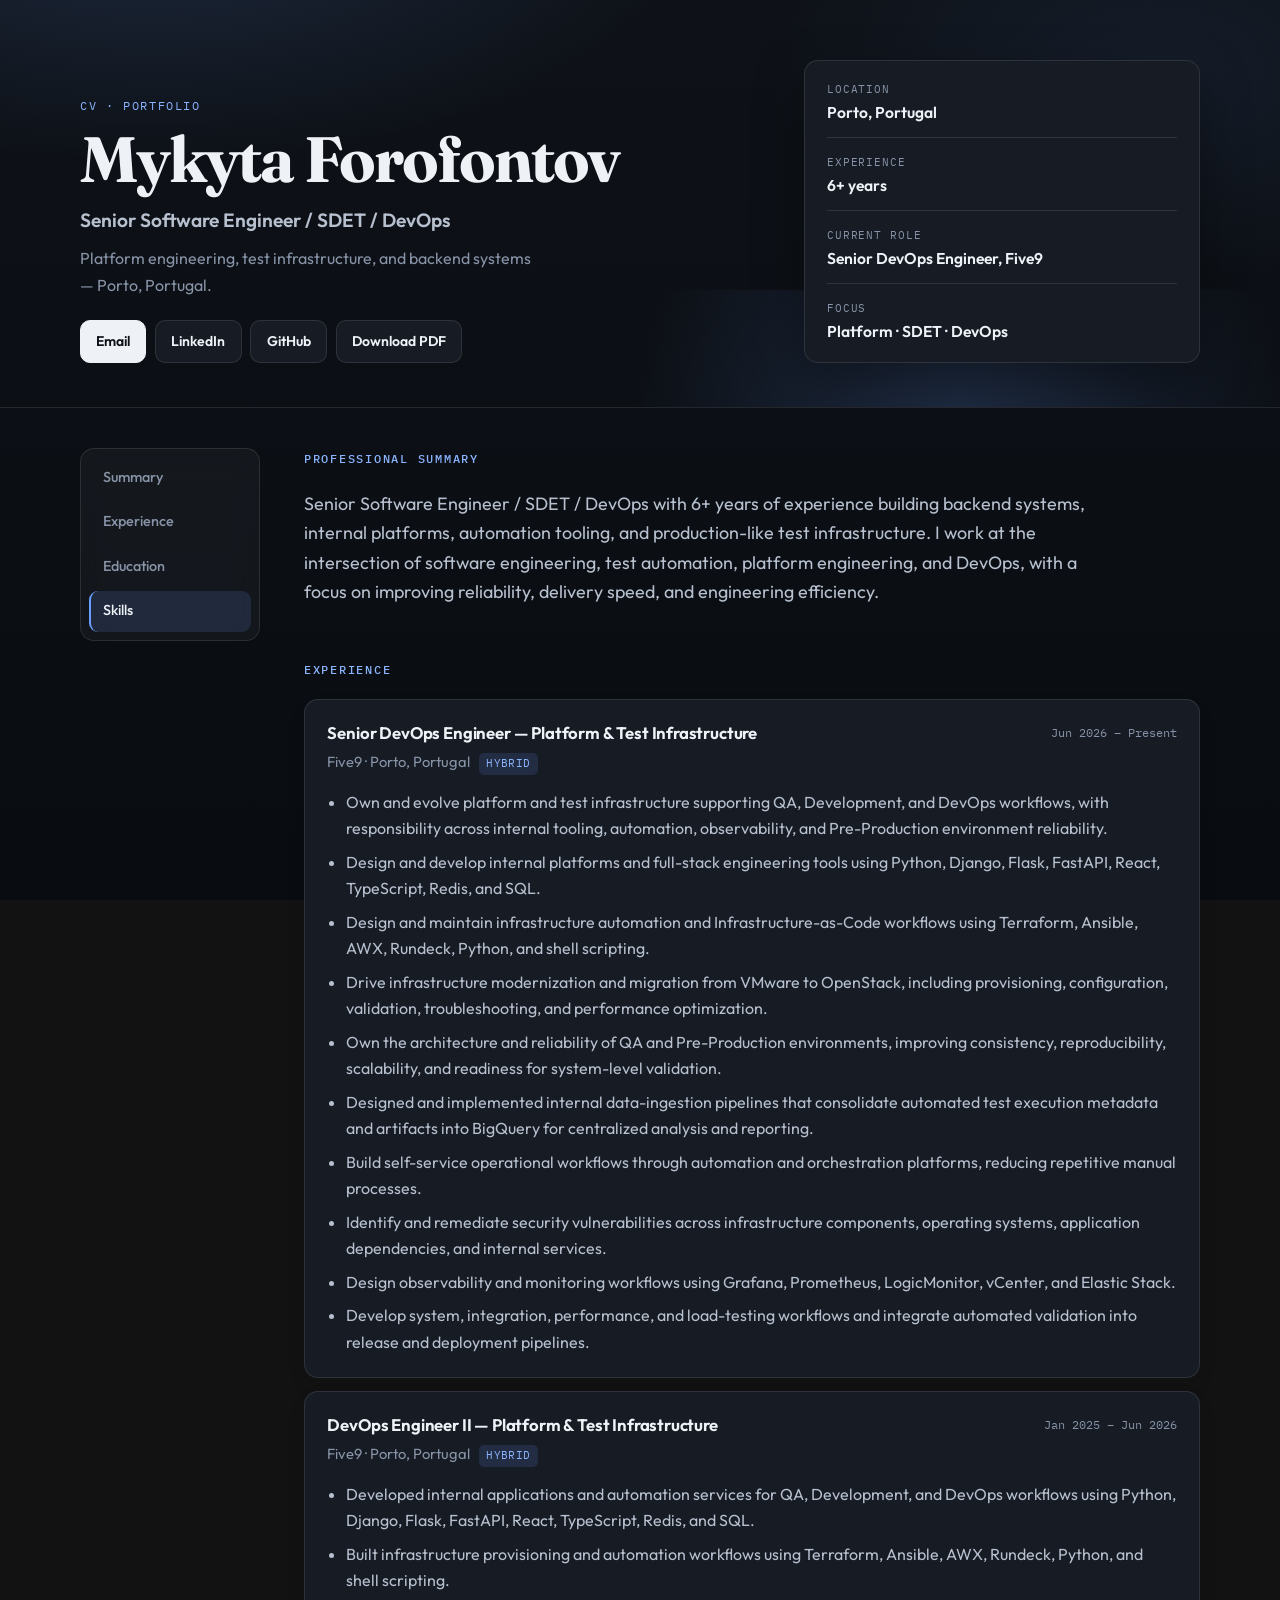
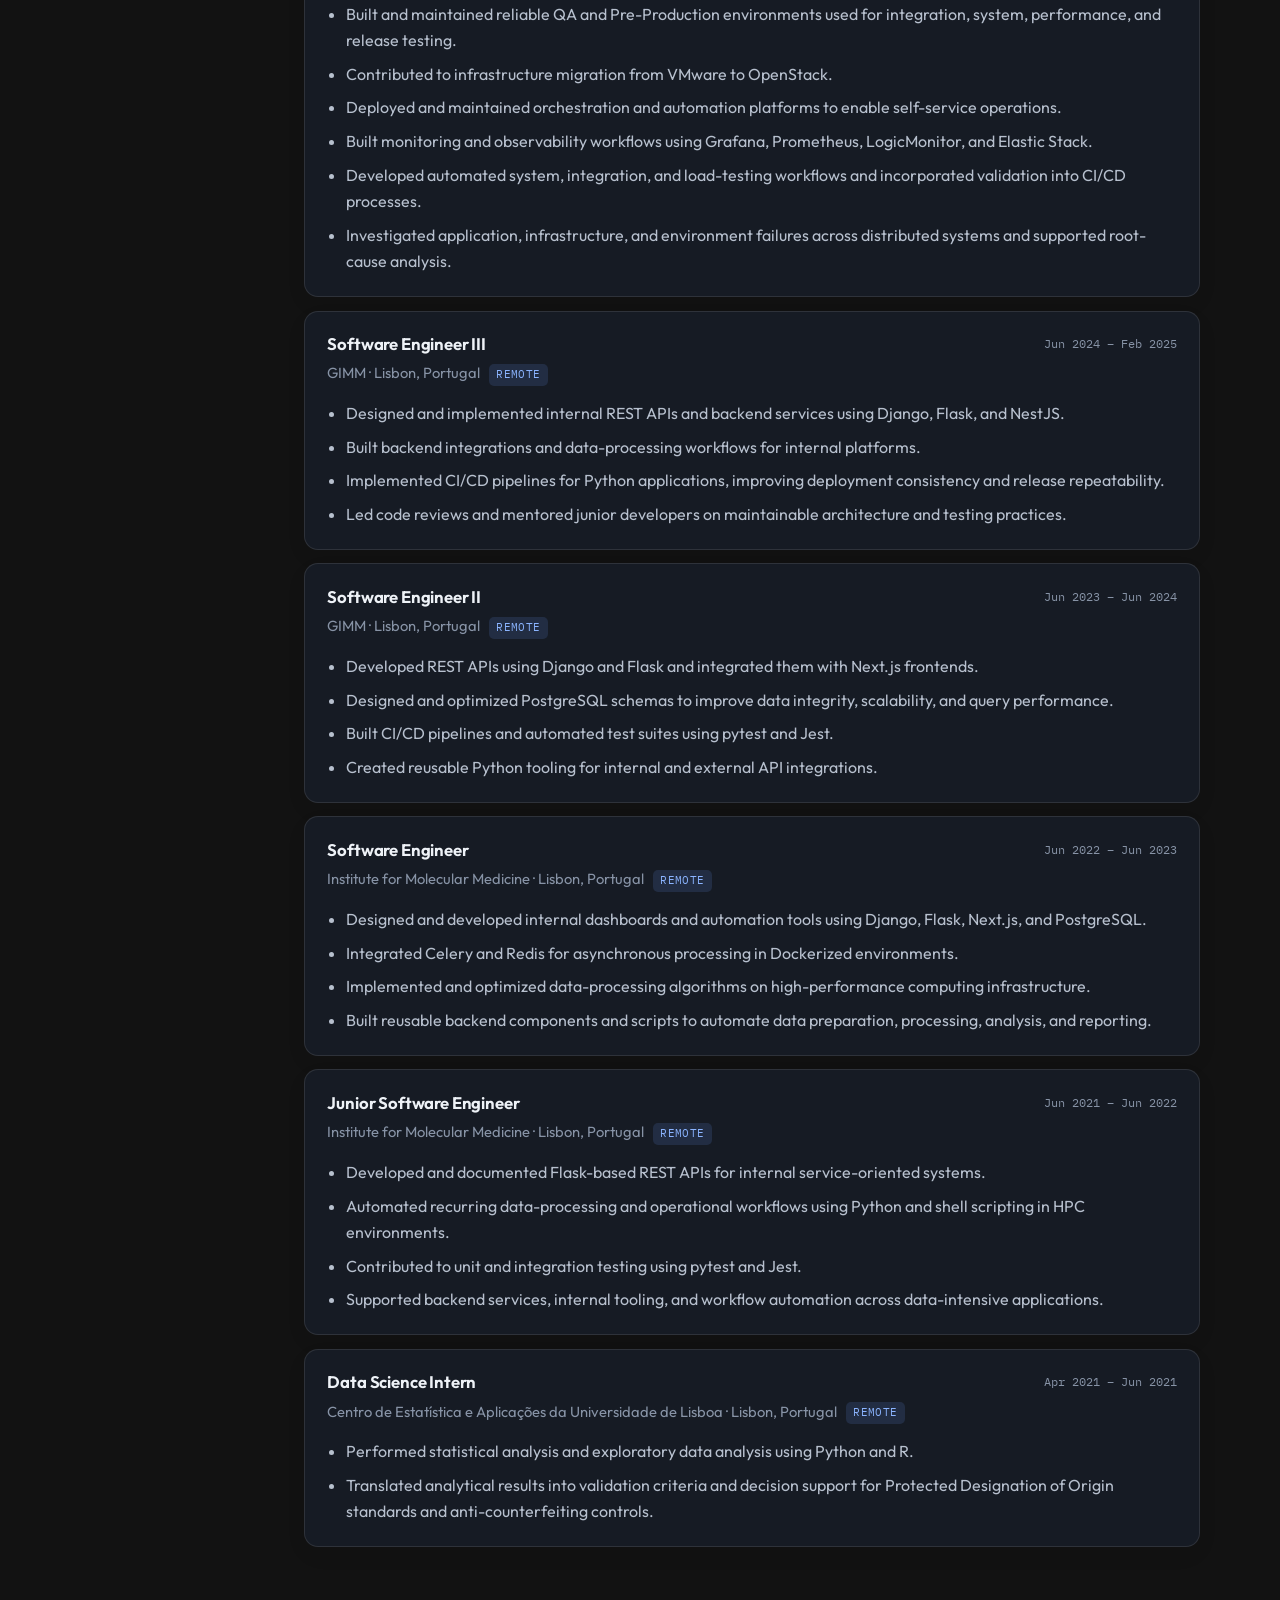
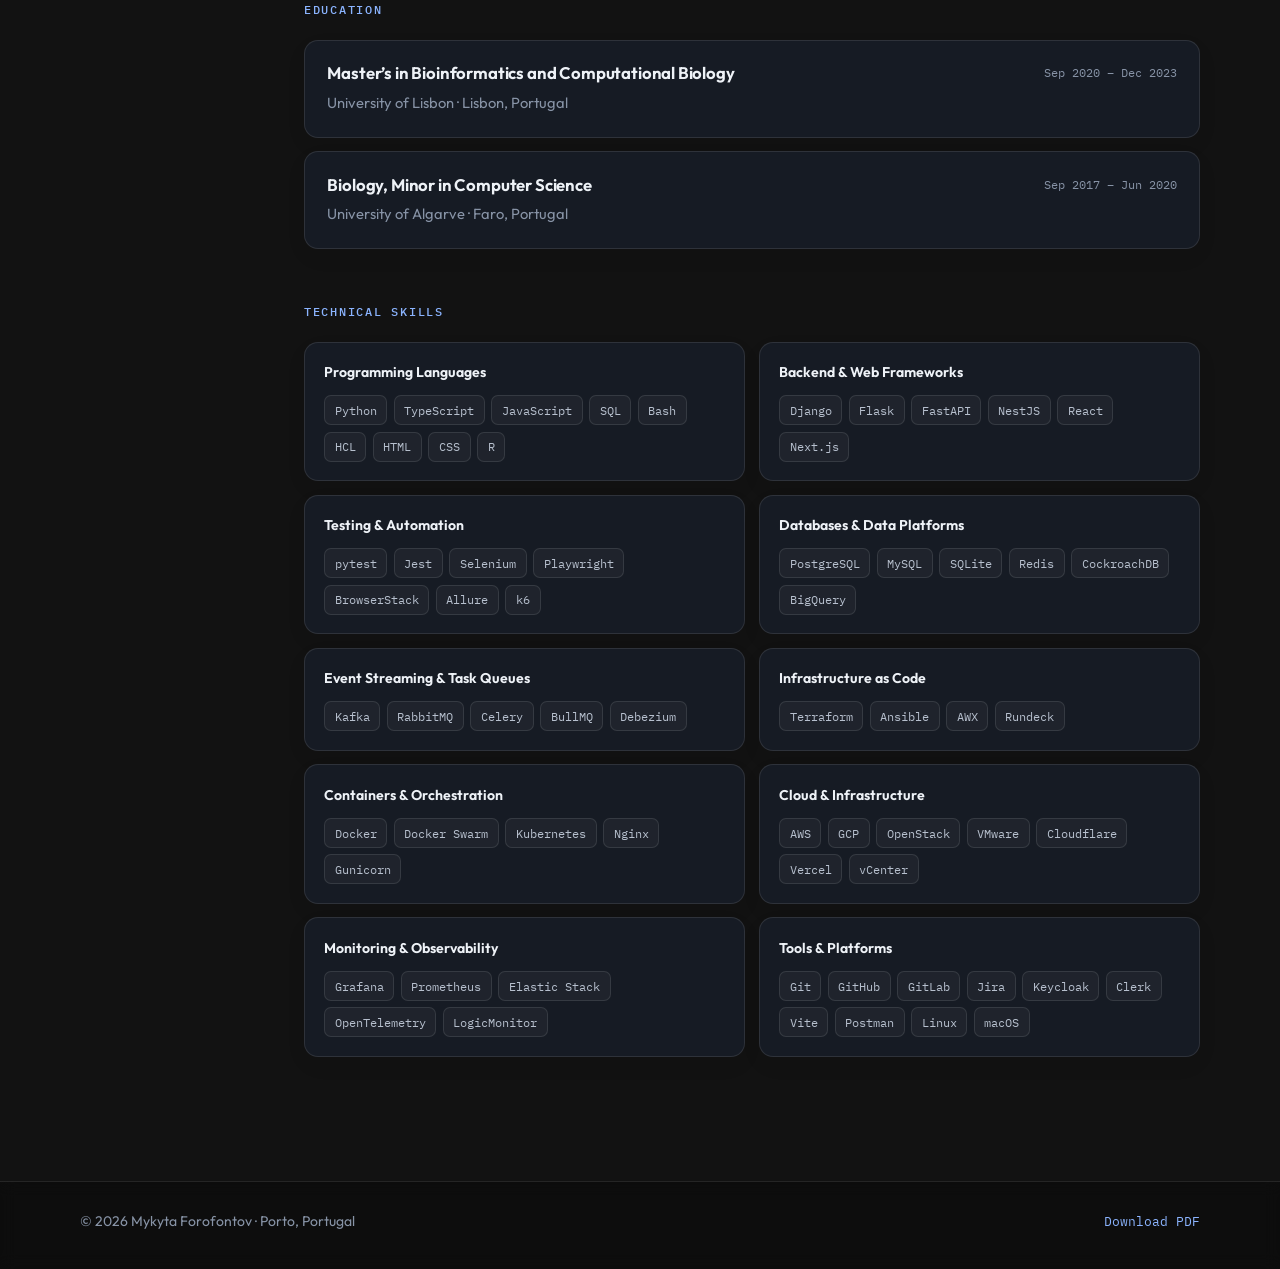
==== index.html @ 106277e8 "Use the full LinkedIn profile URL. Replace the shortened vanity path with the actual profile slug." ====
<!DOCTYPE html>
<html lang="en">
<head>
  <meta charset="UTF-8">
  <meta name="viewport" content="width=device-width, initial-scale=1.0">
  <meta name="color-scheme" content="dark">
  <meta name="theme-color" content="#0e1218">
  <meta name="description" content="Mykyta Forofontov — Senior Software Engineer, SDET, and DevOps engineer in Porto, Portugal. Platform engineering, test infrastructure, backend systems, Terraform, Ansible, Python, and CI/CD.">
  <meta name="author" content="Mykyta Forofontov">
  <meta name="robots" content="index, follow, max-image-preview:large, max-snippet:-1, max-video-preview:-1">
  <meta name="googlebot" content="index, follow">
  <meta name="keywords" content="Mykyta Forofontov, Senior Software Engineer, SDET, DevOps, Platform Engineering, Test Infrastructure, Five9, Porto, Python, Terraform, Ansible, Django, FastAPI">
  <link rel="canonical" href="https://mforofontov.github.io/">
  <link rel="alternate" type="application/json" href="https://mforofontov.github.io/cv.json" title="Machine-readable CV">
  <link rel="alternate" type="text/markdown" href="https://mforofontov.github.io/cv.md" title="Markdown CV">
  <link rel="alternate" type="application/pdf" href="https://mforofontov.github.io/CV_Mykyta_Forofontov.pdf" title="PDF CV">
  <link rel="icon" href="/favicon.svg" type="image/svg+xml">
  <link rel="manifest" href="/site.webmanifest">
  <link rel="me" href="https://github.com/MForofontov">
  <link rel="me" href="https://www.linkedin.com/in/mykyta-forofontov-7128a31bb">
  <link rel="me" href="mailto:mykyta.forofontov@hotmail.com">

  <meta property="og:type" content="profile">
  <meta property="og:site_name" content="Mykyta Forofontov">
  <meta property="og:locale" content="en_US">
  <meta property="og:title" content="Mykyta Forofontov — Senior Software Engineer / SDET / DevOps">
  <meta property="og:description" content="Platform &amp; test infrastructure engineer with 6+ years building backend systems, automation tooling, and production-like QA environments in Porto, Portugal.">
  <meta property="og:url" content="https://mforofontov.github.io/">
  <meta property="og:image" content="https://mforofontov.github.io/og.svg">
  <meta property="og:image:type" content="image/svg+xml">
  <meta property="og:image:width" content="1200">
  <meta property="og:image:height" content="630">
  <meta property="og:image:alt" content="Mykyta Forofontov — Senior Software Engineer / SDET / DevOps">
  <meta property="profile:first_name" content="Mykyta">
  <meta property="profile:last_name" content="Forofontov">
  <meta property="profile:username" content="MForofontov">

  <meta name="twitter:card" content="summary_large_image">
  <meta name="twitter:title" content="Mykyta Forofontov — Senior Software Engineer / SDET / DevOps">
  <meta name="twitter:description" content="Platform &amp; test infrastructure engineer with 6+ years building backend systems, automation tooling, and production-like QA environments.">
  <meta name="twitter:image" content="https://mforofontov.github.io/og.svg">
  <meta name="twitter:image:alt" content="Mykyta Forofontov CV">

  <title>Mykyta Forofontov — Senior Software Engineer / SDET / DevOps | Porto</title>
  <link rel="preconnect" href="https://fonts.googleapis.com">
  <link rel="preconnect" href="https://fonts.gstatic.com" crossorigin>
  <link href="https://fonts.googleapis.com/css2?family=Fraunces:opsz,wght@9..144,600;9..144,700&family=Outfit:wght@400;500;600;700&family=IBM+Plex+Mono:wght@400;500&display=swap" rel="stylesheet">
  <link rel="stylesheet" href="styles.css?v=4">

  <script type="application/ld+json">
  {
    "@context": "https://schema.org",
    "@graph": [
      {
        "@type": "WebSite",
        "@id": "https://mforofontov.github.io/#website",
        "url": "https://mforofontov.github.io/",
        "name": "Mykyta Forofontov",
        "description": "Personal CV and professional profile of Mykyta Forofontov.",
        "inLanguage": "en",
        "publisher": { "@id": "https://mforofontov.github.io/#person" }
      },
      {
        "@type": "ProfilePage",
        "@id": "https://mforofontov.github.io/#profilepage",
        "url": "https://mforofontov.github.io/",
        "name": "Mykyta Forofontov — CV",
        "isPartOf": { "@id": "https://mforofontov.github.io/#website" },
        "about": { "@id": "https://mforofontov.github.io/#person" },
        "mainEntity": { "@id": "https://mforofontov.github.io/#person" },
        "inLanguage": "en",
        "dateModified": "2026-08-27"
      },
      {
        "@type": "Person",
        "@id": "https://mforofontov.github.io/#person",
        "name": "Mykyta Forofontov",
        "givenName": "Mykyta",
        "familyName": "Forofontov",
        "url": "https://mforofontov.github.io/",
        "image": "https://mforofontov.github.io/og.svg",
        "email": "mailto:mykyta.forofontov@hotmail.com",
        "jobTitle": "Senior DevOps Engineer — Platform & Test Infrastructure",
        "description": "Senior Software Engineer / SDET / DevOps with 6+ years of experience building backend systems, internal platforms, automation tooling, and production-like test infrastructure.",
        "worksFor": {
          "@type": "Organization",
          "name": "Five9",
          "sameAs": "https://www.five9.com/"
        },
        "homeLocation": {
          "@type": "Place",
          "address": {
            "@type": "PostalAddress",
            "addressLocality": "Porto",
            "addressCountry": "PT"
          }
        },
        "sameAs": [
          "https://www.linkedin.com/in/mykyta-forofontov-7128a31bb",
          "https://github.com/MForofontov"
        ],
        "knowsAbout": [
          "Python", "DevOps", "Platform Engineering", "SDET", "Test Automation",
          "Terraform", "Ansible", "AWX", "Django", "Flask", "FastAPI", "React",
          "TypeScript", "Kubernetes", "Docker", "OpenStack", "Grafana", "Prometheus",
          "CI/CD", "BigQuery", "Observability", "Infrastructure as Code"
        ],
        "alumniOf": [
          {
            "@type": "CollegeOrUniversity",
            "name": "University of Lisbon",
            "description": "Master's in Bioinformatics and Computational Biology"
          },
          {
            "@type": "CollegeOrUniversity",
            "name": "University of Algarve",
            "description": "Biology, Minor in Computer Science"
          }
        ],
        "knowsLanguage": ["en", "pt", "uk", "ru"]
      }
    ]
  }
  </script>
</head>
<body>
  <a class="skip-link" href="#main">Skip to content</a>

  <header class="site-header">
    <div class="header-glow" aria-hidden="true"></div>
    <div class="container header-inner">
      <div class="brand">
        <p class="eyebrow">CV · Portfolio</p>
        <h1>Mykyta Forofontov</h1>
        <p class="tagline">Senior Software Engineer / SDET / DevOps</p>
        <p class="lede">Platform engineering, test infrastructure, and backend systems — Porto, Portugal.</p>
        <div class="header-actions">
          <a class="btn btn-primary" href="mailto:mykyta.forofontov@hotmail.com">Email</a>
          <a class="btn" href="https://www.linkedin.com/in/mykyta-forofontov-7128a31bb" target="_blank" rel="noopener noreferrer">LinkedIn</a>
          <a class="btn" href="https://github.com/MForofontov" target="_blank" rel="noopener noreferrer">GitHub</a>
          <a class="btn" href="CV_Mykyta_Forofontov.pdf" download>Download PDF</a>
        </div>
      </div>
      <dl class="hero-facts" aria-label="Quick facts">
        <div class="fact">
          <dt>Location</dt>
          <dd>Porto, Portugal</dd>
        </div>
        <div class="fact">
          <dt>Experience</dt>
          <dd>6+ years</dd>
        </div>
        <div class="fact">
          <dt>Current role</dt>
          <dd>Senior DevOps Engineer, Five9</dd>
        </div>
        <div class="fact">
          <dt>Focus</dt>
          <dd>Platform · SDET · DevOps</dd>
        </div>
      </dl>
    </div>
  </header>

  <div class="layout container">
    <aside class="sidebar" aria-label="Page sections">
      <nav class="side-nav" aria-label="On this page">
        <a href="#summary">Summary</a>
        <a href="#experience">Experience</a>
        <a href="#education">Education</a>
        <a href="#skills">Skills</a>
      </nav>
    </aside>

    <main id="main">
      <section id="summary" class="section" aria-labelledby="summary-heading">
        <h2 id="summary-heading">Professional Summary</h2>
        <p class="lead">
          Senior Software Engineer / SDET / DevOps with 6+ years of experience building backend systems,
          internal platforms, automation tooling, and production-like test infrastructure. I work at
          the intersection of software engineering, test automation, platform engineering, and DevOps,
          with a focus on improving reliability, delivery speed, and engineering efficiency.
        </p>
      </section>

      <section id="experience" class="section" aria-labelledby="experience-heading">
        <h2 id="experience-heading">Experience</h2>

        <article class="role">
          <header class="role-header">
            <div>
              <h3>Senior DevOps Engineer — Platform &amp; Test Infrastructure</h3>
              <p class="company">Five9 · Porto, Portugal <span class="work-mode">Hybrid</span></p>
            </div>
            <time datetime="2026-06">Jun 2026 – Present</time>
          </header>
          <ul>
            <li>Own and evolve platform and test infrastructure supporting QA, Development, and DevOps workflows, with responsibility across internal tooling, automation, observability, and Pre-Production environment reliability.</li>
            <li>Design and develop internal platforms and full-stack engineering tools using Python, Django, Flask, FastAPI, React, TypeScript, Redis, and SQL.</li>
            <li>Design and maintain infrastructure automation and Infrastructure-as-Code workflows using Terraform, Ansible, AWX, Rundeck, Python, and shell scripting.</li>
            <li>Drive infrastructure modernization and migration from VMware to OpenStack, including provisioning, configuration, validation, troubleshooting, and performance optimization.</li>
            <li>Own the architecture and reliability of QA and Pre-Production environments, improving consistency, reproducibility, scalability, and readiness for system-level validation.</li>
            <li>Designed and implemented internal data-ingestion pipelines that consolidate automated test execution metadata and artifacts into BigQuery for centralized analysis and reporting.</li>
            <li>Build self-service operational workflows through automation and orchestration platforms, reducing repetitive manual processes.</li>
            <li>Identify and remediate security vulnerabilities across infrastructure components, operating systems, application dependencies, and internal services.</li>
            <li>Design observability and monitoring workflows using Grafana, Prometheus, LogicMonitor, vCenter, and Elastic Stack.</li>
            <li>Develop system, integration, performance, and load-testing workflows and integrate automated validation into release and deployment pipelines.</li>
          </ul>
        </article>

        <article class="role">
          <header class="role-header">
            <div>
              <h3>DevOps Engineer II — Platform &amp; Test Infrastructure</h3>
              <p class="company">Five9 · Porto, Portugal <span class="work-mode">Hybrid</span></p>
            </div>
            <time datetime="2025-01">Jan 2025 – Jun 2026</time>
          </header>
          <ul>
            <li>Developed internal applications and automation services for QA, Development, and DevOps workflows using Python, Django, Flask, FastAPI, React, TypeScript, Redis, and SQL.</li>
            <li>Built infrastructure provisioning and automation workflows using Terraform, Ansible, AWX, Rundeck, Python, and shell scripting.</li>
            <li>Built and maintained reliable QA and Pre-Production environments used for integration, system, performance, and release testing.</li>
            <li>Contributed to infrastructure migration from VMware to OpenStack.</li>
            <li>Deployed and maintained orchestration and automation platforms to enable self-service operations.</li>
            <li>Built monitoring and observability workflows using Grafana, Prometheus, LogicMonitor, and Elastic Stack.</li>
            <li>Developed automated system, integration, and load-testing workflows and incorporated validation into CI/CD processes.</li>
            <li>Investigated application, infrastructure, and environment failures across distributed systems and supported root-cause analysis.</li>
          </ul>
        </article>

        <article class="role">
          <header class="role-header">
            <div>
              <h3>Software Engineer III</h3>
              <p class="company">GIMM · Lisbon, Portugal <span class="work-mode">Remote</span></p>
            </div>
            <time datetime="2024-06">Jun 2024 – Feb 2025</time>
          </header>
          <ul>
            <li>Designed and implemented internal REST APIs and backend services using Django, Flask, and NestJS.</li>
            <li>Built backend integrations and data-processing workflows for internal platforms.</li>
            <li>Implemented CI/CD pipelines for Python applications, improving deployment consistency and release repeatability.</li>
            <li>Led code reviews and mentored junior developers on maintainable architecture and testing practices.</li>
          </ul>
        </article>

        <article class="role">
          <header class="role-header">
            <div>
              <h3>Software Engineer II</h3>
              <p class="company">GIMM · Lisbon, Portugal <span class="work-mode">Remote</span></p>
            </div>
            <time datetime="2023-06">Jun 2023 – Jun 2024</time>
          </header>
          <ul>
            <li>Developed REST APIs using Django and Flask and integrated them with Next.js frontends.</li>
            <li>Designed and optimized PostgreSQL schemas to improve data integrity, scalability, and query performance.</li>
            <li>Built CI/CD pipelines and automated test suites using pytest and Jest.</li>
            <li>Created reusable Python tooling for internal and external API integrations.</li>
          </ul>
        </article>

        <article class="role">
          <header class="role-header">
            <div>
              <h3>Software Engineer</h3>
              <p class="company">Institute for Molecular Medicine · Lisbon, Portugal <span class="work-mode">Remote</span></p>
            </div>
            <time datetime="2022-06">Jun 2022 – Jun 2023</time>
          </header>
          <ul>
            <li>Designed and developed internal dashboards and automation tools using Django, Flask, Next.js, and PostgreSQL.</li>
            <li>Integrated Celery and Redis for asynchronous processing in Dockerized environments.</li>
            <li>Implemented and optimized data-processing algorithms on high-performance computing infrastructure.</li>
            <li>Built reusable backend components and scripts to automate data preparation, processing, analysis, and reporting.</li>
          </ul>
        </article>

        <article class="role">
          <header class="role-header">
            <div>
              <h3>Junior Software Engineer</h3>
              <p class="company">Institute for Molecular Medicine · Lisbon, Portugal <span class="work-mode">Remote</span></p>
            </div>
            <time datetime="2021-06">Jun 2021 – Jun 2022</time>
          </header>
          <ul>
            <li>Developed and documented Flask-based REST APIs for internal service-oriented systems.</li>
            <li>Automated recurring data-processing and operational workflows using Python and shell scripting in HPC environments.</li>
            <li>Contributed to unit and integration testing using pytest and Jest.</li>
            <li>Supported backend services, internal tooling, and workflow automation across data-intensive applications.</li>
          </ul>
        </article>

        <article class="role">
          <header class="role-header">
            <div>
              <h3>Data Science Intern</h3>
              <p class="company">Centro de Estatística e Aplicações da Universidade de Lisboa · Lisbon, Portugal <span class="work-mode">Remote</span></p>
            </div>
            <time datetime="2021-04">Apr 2021 – Jun 2021</time>
          </header>
          <ul>
            <li>Performed statistical analysis and exploratory data analysis using Python and R.</li>
            <li>Translated analytical results into validation criteria and decision support for Protected Designation of Origin standards and anti-counterfeiting controls.</li>
          </ul>
        </article>
      </section>

      <section id="education" class="section" aria-labelledby="education-heading">
        <h2 id="education-heading">Education</h2>

        <article class="edu-item">
          <header class="role-header">
            <div>
              <h3>Master’s in Bioinformatics and Computational Biology</h3>
              <p class="company">University of Lisbon · Lisbon, Portugal</p>
            </div>
            <time datetime="2020-09">Sep 2020 – Dec 2023</time>
          </header>
        </article>

        <article class="edu-item">
          <header class="role-header">
            <div>
              <h3>Biology, Minor in Computer Science</h3>
              <p class="company">University of Algarve · Faro, Portugal</p>
            </div>
            <time datetime="2017-09">Sep 2017 – Jun 2020</time>
          </header>
        </article>
      </section>

      <section id="skills" class="section" aria-labelledby="skills-heading">
        <h2 id="skills-heading">Technical Skills</h2>

        <div class="skills-grid">
          <div class="skill-group">
            <h3>Programming Languages</h3>
            <ul class="tags">
              <li>Python</li><li>TypeScript</li><li>JavaScript</li><li>SQL</li><li>Bash</li><li>HCL</li><li>HTML</li><li>CSS</li><li>R</li>
            </ul>
          </div>
          <div class="skill-group">
            <h3>Backend &amp; Web Frameworks</h3>
            <ul class="tags">
              <li>Django</li><li>Flask</li><li>FastAPI</li><li>NestJS</li><li>React</li><li>Next.js</li>
            </ul>
          </div>
          <div class="skill-group">
            <h3>Testing &amp; Automation</h3>
            <ul class="tags">
              <li>pytest</li><li>Jest</li><li>Selenium</li><li>Playwright</li><li>BrowserStack</li><li>Allure</li><li>k6</li>
            </ul>
          </div>
          <div class="skill-group">
            <h3>Databases &amp; Data Platforms</h3>
            <ul class="tags">
              <li>PostgreSQL</li><li>MySQL</li><li>SQLite</li><li>Redis</li><li>CockroachDB</li><li>BigQuery</li>
            </ul>
          </div>
          <div class="skill-group">
            <h3>Event Streaming &amp; Task Queues</h3>
            <ul class="tags">
              <li>Kafka</li><li>RabbitMQ</li><li>Celery</li><li>BullMQ</li><li>Debezium</li>
            </ul>
          </div>
          <div class="skill-group">
            <h3>Infrastructure as Code</h3>
            <ul class="tags">
              <li>Terraform</li><li>Ansible</li><li>AWX</li><li>Rundeck</li>
            </ul>
          </div>
          <div class="skill-group">
            <h3>Containers &amp; Orchestration</h3>
            <ul class="tags">
              <li>Docker</li><li>Docker Swarm</li><li>Kubernetes</li><li>Nginx</li><li>Gunicorn</li>
            </ul>
          </div>
          <div class="skill-group">
            <h3>Cloud &amp; Infrastructure</h3>
            <ul class="tags">
              <li>AWS</li><li>GCP</li><li>OpenStack</li><li>VMware</li><li>Cloudflare</li><li>Vercel</li><li>vCenter</li>
            </ul>
          </div>
          <div class="skill-group">
            <h3>Monitoring &amp; Observability</h3>
            <ul class="tags">
              <li>Grafana</li><li>Prometheus</li><li>Elastic Stack</li><li>OpenTelemetry</li><li>LogicMonitor</li>
            </ul>
          </div>
          <div class="skill-group">
            <h3>Tools &amp; Platforms</h3>
            <ul class="tags">
              <li>Git</li><li>GitHub</li><li>GitLab</li><li>Jira</li><li>Keycloak</li><li>Clerk</li><li>Vite</li><li>Postman</li><li>Linux</li><li>macOS</li>
            </ul>
          </div>
        </div>
      </section>

    </main>
  </div>

  <footer class="site-footer">
    <div class="container footer-inner">
      <p>&copy; <span id="year"></span> Mykyta Forofontov · Porto, Portugal</p>
      <p class="footer-note">
        <a href="CV_Mykyta_Forofontov.pdf">Download PDF</a>
      </p>
    </div>
  </footer>

  <script src="script.js?v=4" defer></script>
</body>
</html>
---- styles.css ----
:root {
  --bg: #0e1218;
  --bg-deep: #090c11;
  --surface: rgba(255, 255, 255, 0.04);
  --surface-solid: #161b24;
  --ink: #eef2f7;
  --ink-soft: #b7c0ce;
  --muted: #8793a6;
  --line: rgba(255, 255, 255, 0.1);
  --accent: #6b9fff;
  --accent-strong: #8bb4ff;
  --accent-soft: rgba(107, 159, 255, 0.14);
  --shadow: 0 18px 50px rgba(0, 0, 0, 0.35);
  --radius: 14px;
  --font-display: "Fraunces", Georgia, serif;
  --font-sans: "Outfit", system-ui, sans-serif;
  --font-mono: "IBM Plex Mono", ui-monospace, monospace;
  --max-width: 1120px;
  --sidebar-width: 180px;
  --ease: cubic-bezier(0.22, 1, 0.36, 1);
}

*,
*::before,
*::after {
  box-sizing: border-box;
}

html {
  scroll-behavior: smooth;
}

@media (prefers-reduced-motion: reduce) {
  html {
    scroll-behavior: auto;
  }

  *,
  *::before,
  *::after {
    animation-duration: 0.01ms !important;
    animation-iteration-count: 1 !important;
    transition-duration: 0.01ms !important;
  }
}

body {
  margin: 0;
  min-height: 100vh;
  font-family: var(--font-sans);
  font-size: 16px;
  line-height: 1.65;
  color: var(--ink);
  background:
    radial-gradient(900px 420px at 12% -10%, rgba(107, 159, 255, 0.16), transparent 60%),
    radial-gradient(700px 380px at 90% 8%, rgba(107, 159, 255, 0.08), transparent 55%),
    linear-gradient(180deg, var(--bg) 0%, var(--bg-deep) 100%);
  background-attachment: fixed;
  -webkit-font-smoothing: antialiased;
}

a {
  color: var(--accent-strong);
  text-decoration-thickness: 1px;
  text-underline-offset: 0.18em;
  transition: color 0.18s var(--ease);
}

a:hover {
  color: #fff;
}

a:focus-visible,
.btn:focus-visible,
.side-nav a:focus-visible {
  outline: 2px solid var(--accent);
  outline-offset: 3px;
}

.container {
  width: min(100% - 2rem, var(--max-width));
  margin-inline: auto;
}

.skip-link {
  position: absolute;
  left: -9999px;
  top: 1rem;
  z-index: 100;
  padding: 0.55rem 0.9rem;
  background: var(--accent);
  color: #0e1218;
  border-radius: 8px;
  font-weight: 600;
}

.skip-link:focus {
  left: 1rem;
}

/* Header */
.site-header {
  position: relative;
  overflow: hidden;
  padding: 3.75rem 0 2.75rem;
  border-bottom: 1px solid var(--line);
}

.header-glow {
  position: absolute;
  inset: auto -10% -40% 40%;
  height: 280px;
  background: radial-gradient(circle, rgba(107, 159, 255, 0.2), transparent 70%);
  pointer-events: none;
  animation: drift 12s ease-in-out infinite alternate;
}

@keyframes drift {
  from { transform: translate3d(0, 0, 0); }
  to { transform: translate3d(-40px, -18px, 0); }
}

.header-inner {
  position: relative;
  display: grid;
  grid-template-columns: 1.4fr 0.8fr;
  gap: 2rem;
  align-items: end;
}

.eyebrow {
  margin: 0 0 0.7rem;
  font-family: var(--font-mono);
  font-size: 0.72rem;
  letter-spacing: 0.14em;
  text-transform: uppercase;
  color: var(--accent-strong);
}

.site-header h1 {
  margin: 0;
  font-family: var(--font-display);
  font-size: clamp(2.5rem, 6vw, 4rem);
  font-weight: 700;
  letter-spacing: -0.03em;
  line-height: 1.02;
  color: var(--ink);
  animation: rise 0.7s var(--ease) both;
}

.tagline {
  margin: 0.85rem 0 0;
  font-size: 1.2rem;
  font-weight: 600;
  color: var(--ink-soft);
  animation: rise 0.7s var(--ease) 0.08s both;
}

.lede {
  margin: 0.55rem 0 0;
  max-width: 42ch;
  color: var(--muted);
  animation: rise 0.7s var(--ease) 0.14s both;
}

@keyframes rise {
  from {
    opacity: 0;
    transform: translateY(12px);
  }
  to {
    opacity: 1;
    transform: translateY(0);
  }
}

.header-actions {
  display: flex;
  flex-wrap: wrap;
  gap: 0.55rem;
  margin-top: 1.4rem;
  animation: rise 0.7s var(--ease) 0.2s both;
}

.btn {
  display: inline-flex;
  align-items: center;
  justify-content: center;
  padding: 0.55rem 0.95rem;
  border: 1px solid var(--line);
  border-radius: 10px;
  background: var(--surface-solid);
  color: var(--ink);
  font-size: 0.875rem;
  font-weight: 600;
  text-decoration: none;
  transition: border-color 0.18s var(--ease), transform 0.18s var(--ease), background 0.18s var(--ease);
}

.btn:hover {
  border-color: rgba(107, 159, 255, 0.5);
  color: var(--accent-strong);
  transform: translateY(-1px);
}

.btn-primary {
  background: #eef2f7;
  border-color: #eef2f7;
  color: #0e1218;
}

.btn-primary:hover {
  background: var(--accent-strong);
  border-color: var(--accent-strong);
  color: #0e1218;
}

.hero-facts {
  margin: 0;
  padding: 1.25rem 1.35rem;
  display: grid;
  gap: 1rem;
  background: var(--surface-solid);
  border: 1px solid var(--line);
  border-radius: var(--radius);
  box-shadow: var(--shadow);
  animation: rise 0.7s var(--ease) 0.18s both;
}

.hero-facts .fact {
  display: grid;
  gap: 0.2rem;
  padding-bottom: 0.85rem;
  border-bottom: 1px solid var(--line);
}

.hero-facts .fact:last-child {
  padding-bottom: 0;
  border-bottom: none;
}

.hero-facts dt {
  margin: 0;
  font-family: var(--font-mono);
  font-size: 0.68rem;
  letter-spacing: 0.08em;
  text-transform: uppercase;
  color: var(--muted);
}

.hero-facts dd {
  margin: 0;
  font-size: 0.98rem;
  font-weight: 600;
  color: var(--ink);
  line-height: 1.35;
}

/* Layout */
.layout {
  display: grid;
  grid-template-columns: var(--sidebar-width) 1fr;
  gap: 2.75rem;
  padding: 2.5rem 0 4.5rem;
  align-items: start;
}

.sidebar {
  position: sticky;
  top: 1.25rem;
}

.side-nav {
  display: flex;
  flex-direction: column;
  gap: 0.2rem;
  padding: 0.5rem;
  background: var(--surface);
  border: 1px solid var(--line);
  border-radius: var(--radius);
  backdrop-filter: blur(10px);
}

.side-nav a {
  padding: 0.55rem 0.75rem;
  border-radius: 9px;
  font-size: 0.9rem;
  font-weight: 500;
  color: var(--muted);
  text-decoration: none;
  border-left: 2px solid transparent;
  transition: background 0.18s var(--ease), color 0.18s var(--ease), border-color 0.18s var(--ease);
}

.side-nav a:hover {
  color: var(--ink);
  background: rgba(255, 255, 255, 0.06);
}

.side-nav a.is-active {
  color: var(--ink);
  background: var(--accent-soft);
  border-left-color: var(--accent);
}

/* Sections */
.section {
  margin-bottom: 3.25rem;
}

.section h2 {
  margin: 0 0 1.25rem;
  font-family: var(--font-mono);
  font-size: 0.78rem;
  font-weight: 500;
  letter-spacing: 0.14em;
  text-transform: uppercase;
  color: var(--accent-strong);
}

.lead {
  margin: 0;
  font-size: 1.12rem;
  color: var(--ink-soft);
  max-width: 68ch;
}

/* Roles */
.role,
.edu-item,
.skill-group {
  background: var(--surface-solid);
  border: 1px solid var(--line);
  border-radius: var(--radius);
  box-shadow: 0 8px 24px rgba(18, 24, 38, 0.04);
}

.role,
.edu-item {
  padding: 1.35rem 1.4rem;
  margin-bottom: 0.85rem;
  transition: border-color 0.2s var(--ease), transform 0.2s var(--ease), box-shadow 0.2s var(--ease);
}

.role:hover {
  border-color: rgba(107, 159, 255, 0.4);
  transform: translateY(-2px);
  box-shadow: var(--shadow);
}

.role-header {
  display: flex;
  flex-wrap: wrap;
  justify-content: space-between;
  align-items: flex-start;
  gap: 0.75rem 1.5rem;
  margin-bottom: 0.9rem;
}

.role h3,
.edu-item h3 {
  margin: 0;
  font-size: 1.05rem;
  font-weight: 650;
  line-height: 1.35;
  letter-spacing: -0.01em;
}

.company {
  margin: 0.35rem 0 0;
  font-size: 0.92rem;
  color: var(--muted);
}

.work-mode {
  display: inline-block;
  margin-left: 0.35rem;
  padding: 0.12rem 0.45rem;
  font-family: var(--font-mono);
  font-size: 0.68rem;
  text-transform: uppercase;
  letter-spacing: 0.04em;
  color: var(--accent-strong);
  background: var(--accent-soft);
  border-radius: 5px;
  vertical-align: middle;
}

.role time,
.edu-item time {
  flex-shrink: 0;
  font-family: var(--font-mono);
  font-size: 0.78rem;
  color: var(--muted);
  white-space: nowrap;
}

.role ul {
  margin: 0;
  padding-left: 1.15rem;
  color: var(--ink-soft);
}

.role li {
  margin-bottom: 0.45rem;
}

.role li:last-child {
  margin-bottom: 0;
}

.edu-item .role-header {
  margin-bottom: 0;
}

/* Skills */
.skills-grid {
  display: grid;
  grid-template-columns: repeat(2, minmax(0, 1fr));
  gap: 0.85rem;
}

.skill-group {
  padding: 1.15rem 1.2rem;
}

.skill-group h3 {
  margin: 0 0 0.7rem;
  font-size: 0.88rem;
  font-weight: 650;
  color: var(--ink);
}

.tags {
  display: flex;
  flex-wrap: wrap;
  gap: 0.4rem;
  margin: 0;
  padding: 0;
  list-style: none;
}

.tags li {
  padding: 0.28rem 0.6rem;
  font-family: var(--font-mono);
  font-size: 0.72rem;
  color: var(--ink-soft);
  background: rgba(255, 255, 255, 0.04);
  border: 1px solid var(--line);
  border-radius: 7px;
}

/* Footer */
.site-footer {
  border-top: 1px solid var(--line);
  padding: 1.75rem 0 2.25rem;
  background: rgba(0, 0, 0, 0.25);
  backdrop-filter: blur(8px);
}

.footer-inner {
  display: flex;
  flex-wrap: wrap;
  justify-content: space-between;
  gap: 0.5rem;
  font-size: 0.875rem;
  color: var(--muted);
}

.footer-inner p {
  margin: 0;
}

.footer-note a {
  font-family: var(--font-mono);
  font-size: 0.8rem;
  text-decoration: none;
}

/* Responsive */
@media (max-width: 900px) {
  .header-inner {
    grid-template-columns: 1fr;
  }

  .layout {
    grid-template-columns: 1fr;
    gap: 1.25rem;
  }

  .sidebar {
    position: sticky;
    top: 0;
    z-index: 20;
    margin: 0 -1rem;
    padding: 0.65rem 1rem;
    background: rgba(14, 18, 24, 0.92);
    backdrop-filter: blur(12px);
    border-bottom: 1px solid var(--line);
  }

  .side-nav {
    flex-direction: row;
    flex-wrap: nowrap;
    overflow-x: auto;
    gap: 0.25rem;
    padding: 0.35rem;
    -webkit-overflow-scrolling: touch;
  }

  .side-nav a {
    white-space: nowrap;
    border-left: none;
    border-bottom: 2px solid transparent;
  }

  .side-nav a.is-active {
    border-left-color: transparent;
    border-bottom-color: var(--accent);
  }

  .skills-grid {
    grid-template-columns: 1fr;
  }
}

@media (max-width: 540px) {
  .site-header {
    padding: 2.4rem 0 1.8rem;
  }

  .role-header {
    flex-direction: column;
  }

  .role time,
  .edu-item time {
    white-space: normal;
  }
}

/* Print */
@media print {
  body {
    background: #fff;
    color: #111;
    font-size: 11pt;
  }

  .site-header,
  .layout,
  .site-footer {
    background: none !important;
  }

  .header-glow,
  .header-actions,
  .sidebar,
  .site-footer,
  .skip-link,
  .hero-facts {
    display: none !important;
  }

  .layout {
    display: block;
    padding: 0;
  }

  .role,
  .edu-item,
  .skill-group {
    break-inside: avoid;
    box-shadow: none;
    border-color: #ddd;
  }

  a {
    color: inherit;
    text-decoration: none;
  }
}
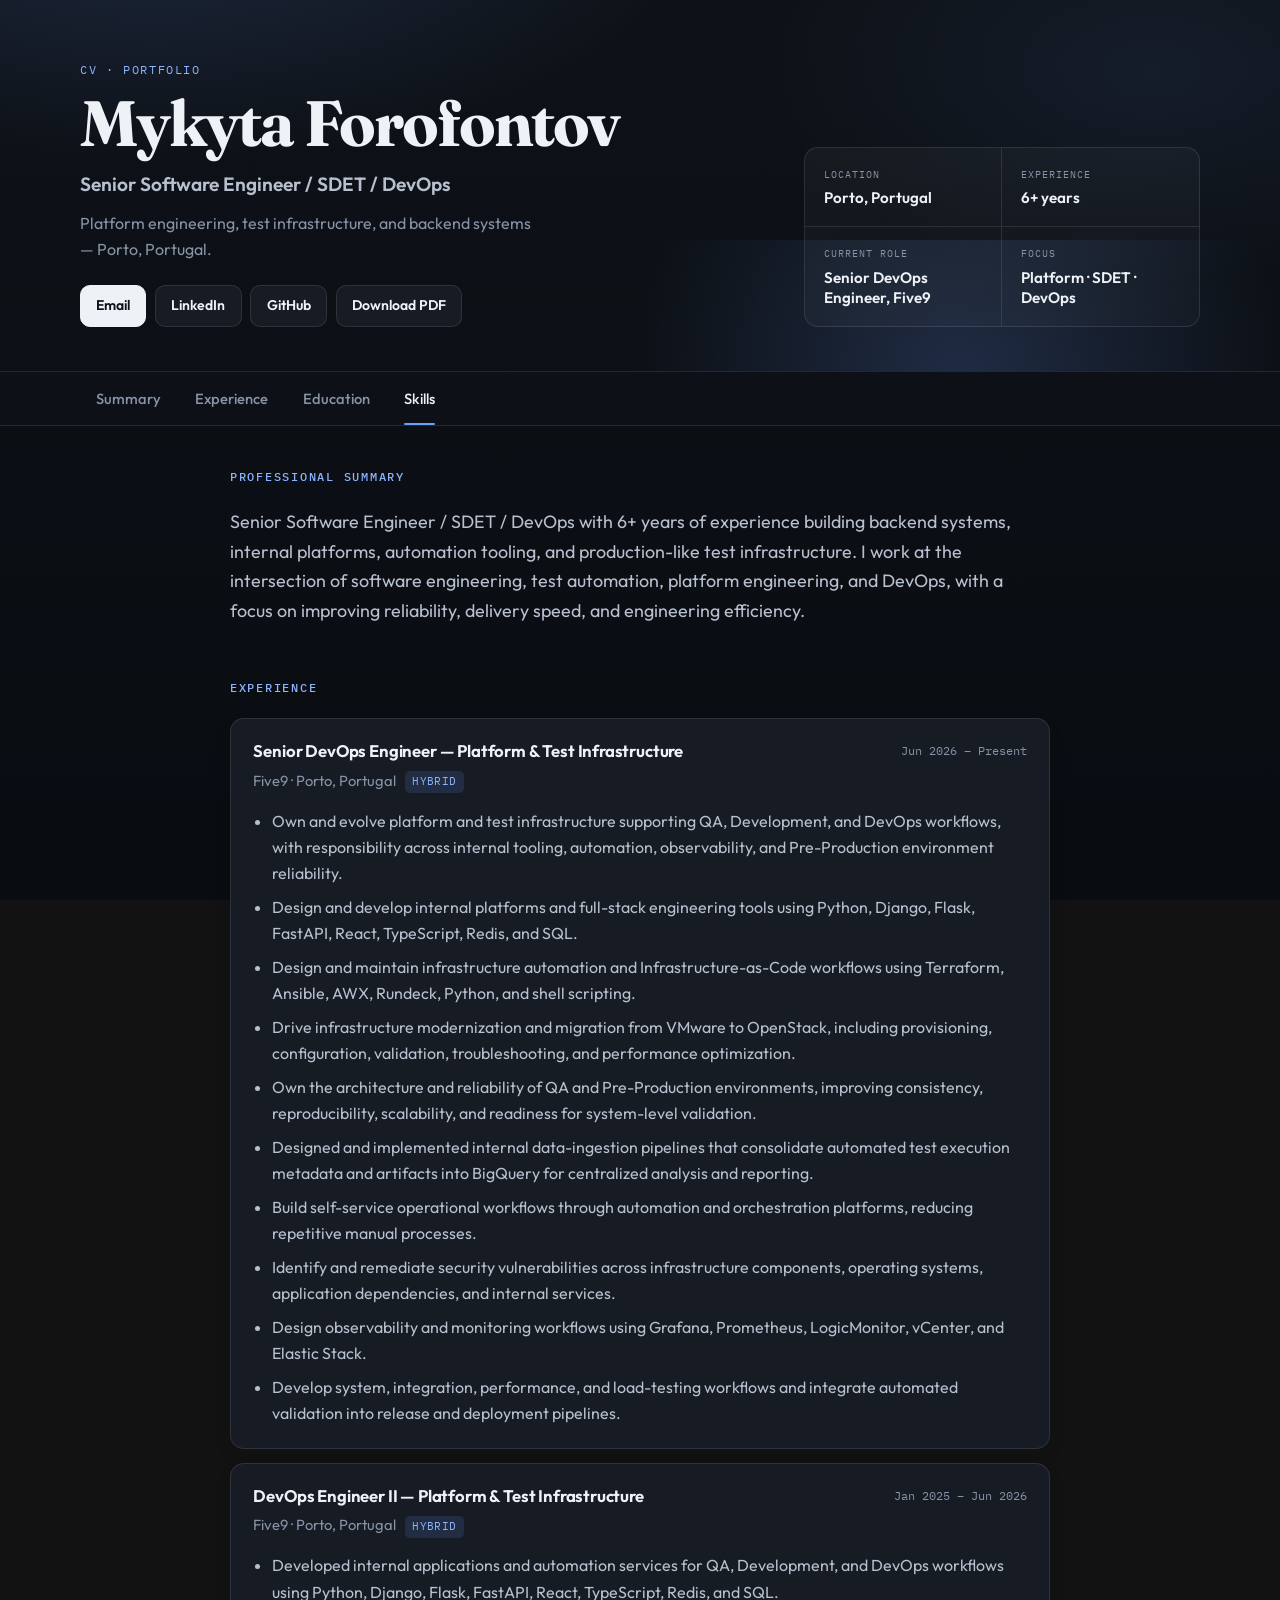
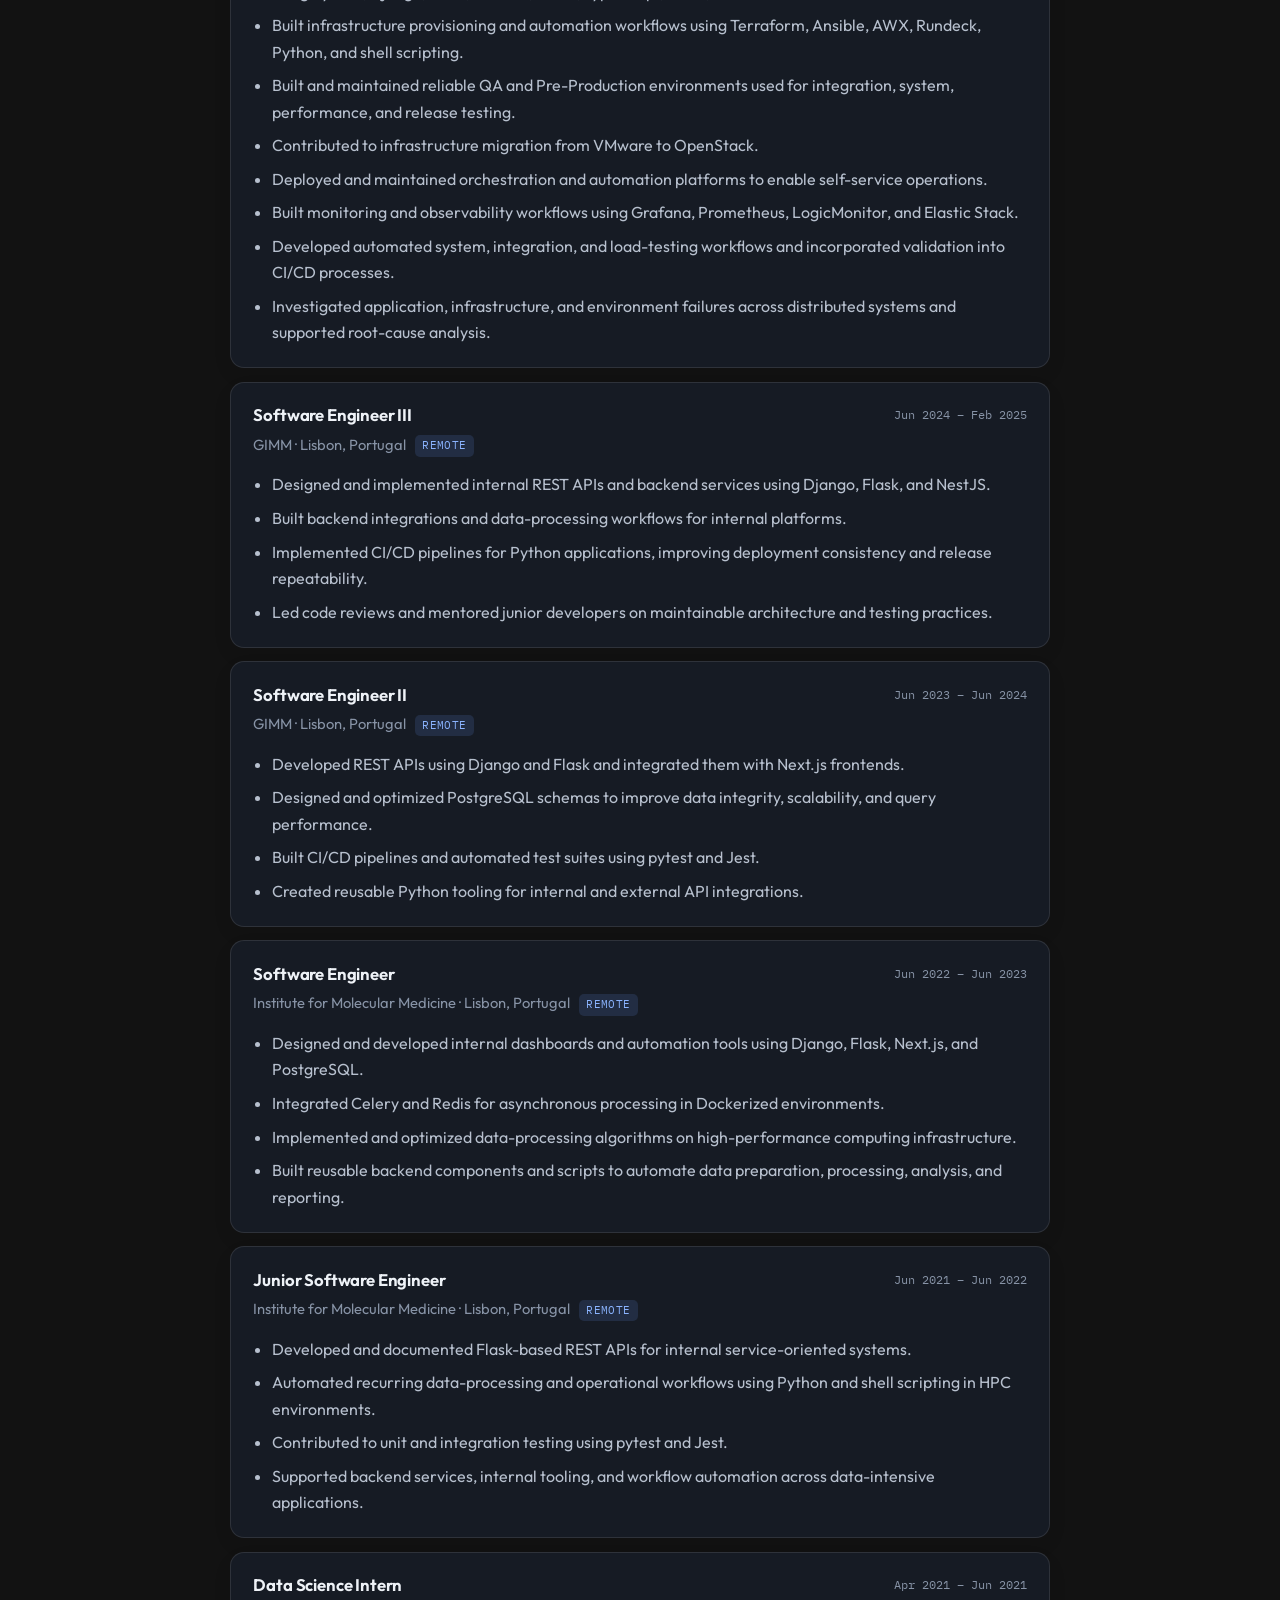
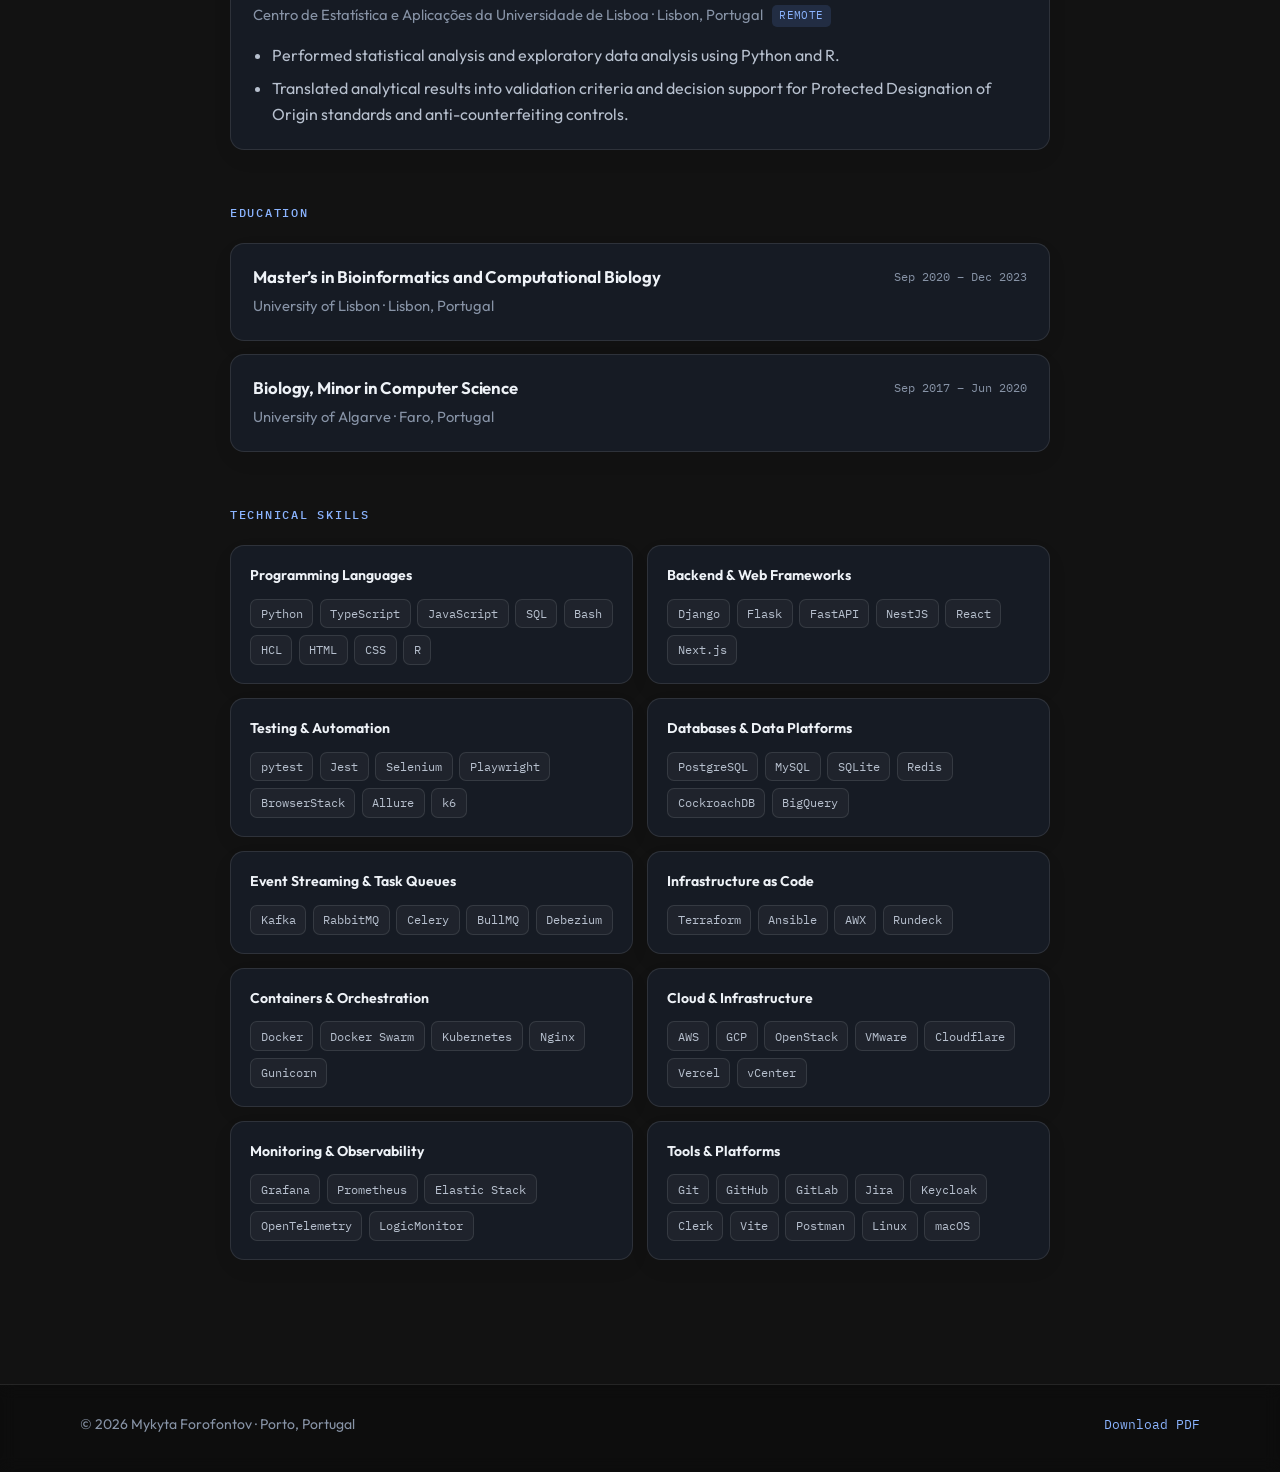
==== commit c60a44e0: "Replace floating sidebar with a sticky section nav. Use a full-width underline nav and a compact 2x2" ====
--- a/index.html
+++ b/index.html
@@ -45,7 +45,7 @@
   <link rel="preconnect" href="https://fonts.googleapis.com">
   <link rel="preconnect" href="https://fonts.gstatic.com" crossorigin>
   <link href="https://fonts.googleapis.com/css2?family=Fraunces:opsz,wght@9..144,600;9..144,700&family=Outfit:wght@400;500;600;700&family=IBM+Plex+Mono:wght@400;500&display=swap" rel="stylesheet">
-  <link rel="stylesheet" href="styles.css?v=4">
+  <link rel="stylesheet" href="styles.css?v=5">
 
   <script type="application/ld+json">
   {
@@ -162,17 +162,16 @@
     </div>
   </header>
 
-  <div class="layout container">
-    <aside class="sidebar" aria-label="Page sections">
-      <nav class="side-nav" aria-label="On this page">
-        <a href="#summary">Summary</a>
-        <a href="#experience">Experience</a>
-        <a href="#education">Education</a>
-        <a href="#skills">Skills</a>
-      </nav>
-    </aside>
-
-    <main id="main">
+  <nav class="section-nav" aria-label="On this page">
+    <div class="container section-nav-inner">
+      <a href="#summary">Summary</a>
+      <a href="#experience">Experience</a>
+      <a href="#education">Education</a>
+      <a href="#skills">Skills</a>
+    </div>
+  </nav>
+
+  <main id="main" class="container content">
       <section id="summary" class="section" aria-labelledby="summary-heading">
         <h2 id="summary-heading">Professional Summary</h2>
         <p class="lead">
@@ -399,7 +398,6 @@
       </section>
 
     </main>
-  </div>
 
   <footer class="site-footer">
     <div class="container footer-inner">
@@ -410,6 +408,6 @@
     </div>
   </footer>
 
-  <script src="script.js?v=4" defer></script>
+  <script src="script.js?v=5" defer></script>
 </body>
 </html>
--- a/styles.css
+++ b/styles.css
@@ -72,7 +72,7 @@
 
 a:focus-visible,
 .btn:focus-visible,
-.side-nav a:focus-visible {
+.section-nav a:focus-visible {
   outline: 2px solid var(--accent);
   outline-offset: 3px;
 }
@@ -217,90 +217,108 @@
 
 .hero-facts {
   margin: 0;
-  padding: 1.25rem 1.35rem;
+  padding: 0;
   display: grid;
-  gap: 1rem;
-  background: var(--surface-solid);
+  grid-template-columns: 1fr 1fr;
+  gap: 0;
+  background: linear-gradient(160deg, rgba(255, 255, 255, 0.04), rgba(255, 255, 255, 0.02));
   border: 1px solid var(--line);
   border-radius: var(--radius);
-  box-shadow: var(--shadow);
+  overflow: hidden;
   animation: rise 0.7s var(--ease) 0.18s both;
 }
 
 .hero-facts .fact {
   display: grid;
-  gap: 0.2rem;
-  padding-bottom: 0.85rem;
+  gap: 0.35rem;
+  padding: 1.1rem 1.15rem;
+  border-right: 1px solid var(--line);
   border-bottom: 1px solid var(--line);
 }
 
-.hero-facts .fact:last-child {
-  padding-bottom: 0;
+.hero-facts .fact:nth-child(2n) {
+  border-right: none;
+}
+
+.hero-facts .fact:nth-child(n + 3) {
   border-bottom: none;
 }
 
 .hero-facts dt {
   margin: 0;
   font-family: var(--font-mono);
-  font-size: 0.68rem;
-  letter-spacing: 0.08em;
+  font-size: 0.65rem;
+  letter-spacing: 0.1em;
   text-transform: uppercase;
   color: var(--muted);
 }
 
 .hero-facts dd {
   margin: 0;
-  font-size: 0.98rem;
+  font-size: 0.95rem;
   font-weight: 600;
   color: var(--ink);
   line-height: 1.35;
 }
 
-/* Layout */
-.layout {
-  display: grid;
-  grid-template-columns: var(--sidebar-width) 1fr;
-  gap: 2.75rem;
+/* Section nav */
+.section-nav {
+  position: sticky;
+  top: 0;
+  z-index: 30;
+  border-bottom: 1px solid var(--line);
+  background: rgba(14, 18, 24, 0.88);
+  backdrop-filter: blur(14px);
+}
+
+.section-nav-inner {
+  display: flex;
+  align-items: center;
+  gap: 0.15rem;
+  min-height: 3.1rem;
+  overflow-x: auto;
+  -webkit-overflow-scrolling: touch;
+}
+
+.section-nav a {
+  position: relative;
+  flex: 0 0 auto;
+  padding: 0.9rem 1rem;
+  color: var(--muted);
+  font-size: 0.92rem;
+  font-weight: 500;
+  text-decoration: none;
+  transition: color 0.18s var(--ease);
+}
+
+.section-nav a::after {
+  content: "";
+  position: absolute;
+  left: 1rem;
+  right: 1rem;
+  bottom: 0;
+  height: 2px;
+  border-radius: 2px;
+  background: transparent;
+  transition: background 0.18s var(--ease);
+}
+
+.section-nav a:hover {
+  color: var(--ink);
+}
+
+.section-nav a.is-active {
+  color: var(--ink);
+}
+
+.section-nav a.is-active::after {
+  background: var(--accent);
+}
+
+/* Content */
+.content {
   padding: 2.5rem 0 4.5rem;
-  align-items: start;
-}
-
-.sidebar {
-  position: sticky;
-  top: 1.25rem;
-}
-
-.side-nav {
-  display: flex;
-  flex-direction: column;
-  gap: 0.2rem;
-  padding: 0.5rem;
-  background: var(--surface);
-  border: 1px solid var(--line);
-  border-radius: var(--radius);
-  backdrop-filter: blur(10px);
-}
-
-.side-nav a {
-  padding: 0.55rem 0.75rem;
-  border-radius: 9px;
-  font-size: 0.9rem;
-  font-weight: 500;
-  color: var(--muted);
-  text-decoration: none;
-  border-left: 2px solid transparent;
-  transition: background 0.18s var(--ease), color 0.18s var(--ease), border-color 0.18s var(--ease);
-}
-
-.side-nav a:hover {
-  color: var(--ink);
-  background: rgba(255, 255, 255, 0.06);
-}
-
-.side-nav a.is-active {
-  color: var(--ink);
-  background: var(--accent-soft);
-  border-left-color: var(--accent);
+  max-width: 820px;
 }
 
 /* Sections */
@@ -483,40 +501,8 @@
     grid-template-columns: 1fr;
   }
 
-  .layout {
-    grid-template-columns: 1fr;
-    gap: 1.25rem;
-  }
-
-  .sidebar {
-    position: sticky;
-    top: 0;
-    z-index: 20;
-    margin: 0 -1rem;
-    padding: 0.65rem 1rem;
-    background: rgba(14, 18, 24, 0.92);
-    backdrop-filter: blur(12px);
-    border-bottom: 1px solid var(--line);
-  }
-
-  .side-nav {
-    flex-direction: row;
-    flex-wrap: nowrap;
-    overflow-x: auto;
-    gap: 0.25rem;
-    padding: 0.35rem;
-    -webkit-overflow-scrolling: touch;
-  }
-
-  .side-nav a {
-    white-space: nowrap;
-    border-left: none;
-    border-bottom: 2px solid transparent;
-  }
-
-  .side-nav a.is-active {
-    border-left-color: transparent;
-    border-bottom-color: var(--accent);
+  .hero-facts {
+    grid-template-columns: 1fr 1fr;
   }
 
   .skills-grid {
@@ -527,6 +513,19 @@
 @media (max-width: 540px) {
   .site-header {
     padding: 2.4rem 0 1.8rem;
+  }
+
+  .hero-facts {
+    grid-template-columns: 1fr;
+  }
+
+  .hero-facts .fact {
+    border-right: none;
+    border-bottom: 1px solid var(--line);
+  }
+
+  .hero-facts .fact:last-child {
+    border-bottom: none;
   }
 
   .role-header {
@@ -548,22 +547,21 @@
   }
 
   .site-header,
-  .layout,
   .site-footer {
     background: none !important;
   }
 
   .header-glow,
   .header-actions,
-  .sidebar,
+  .section-nav,
   .site-footer,
   .skip-link,
   .hero-facts {
     display: none !important;
   }
 
-  .layout {
-    display: block;
+  .content {
+    max-width: none;
     padding: 0;
   }
 
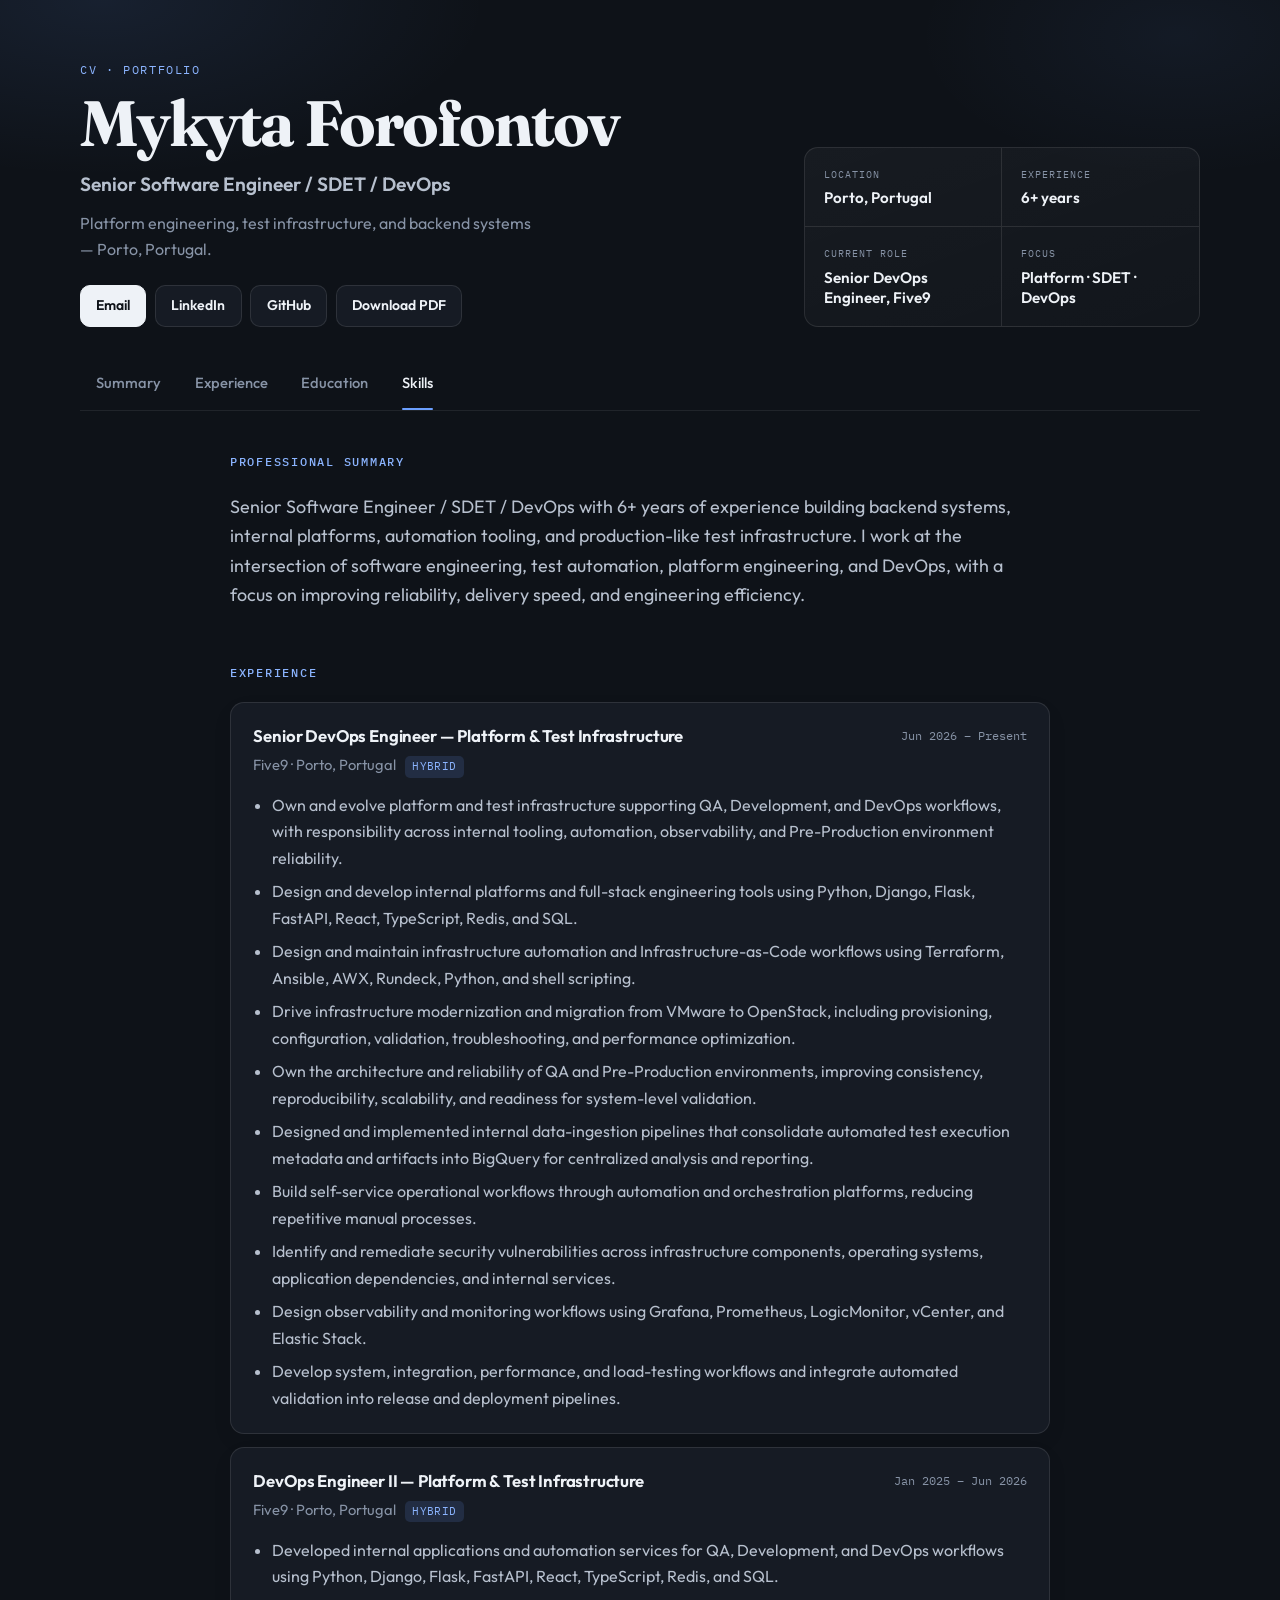
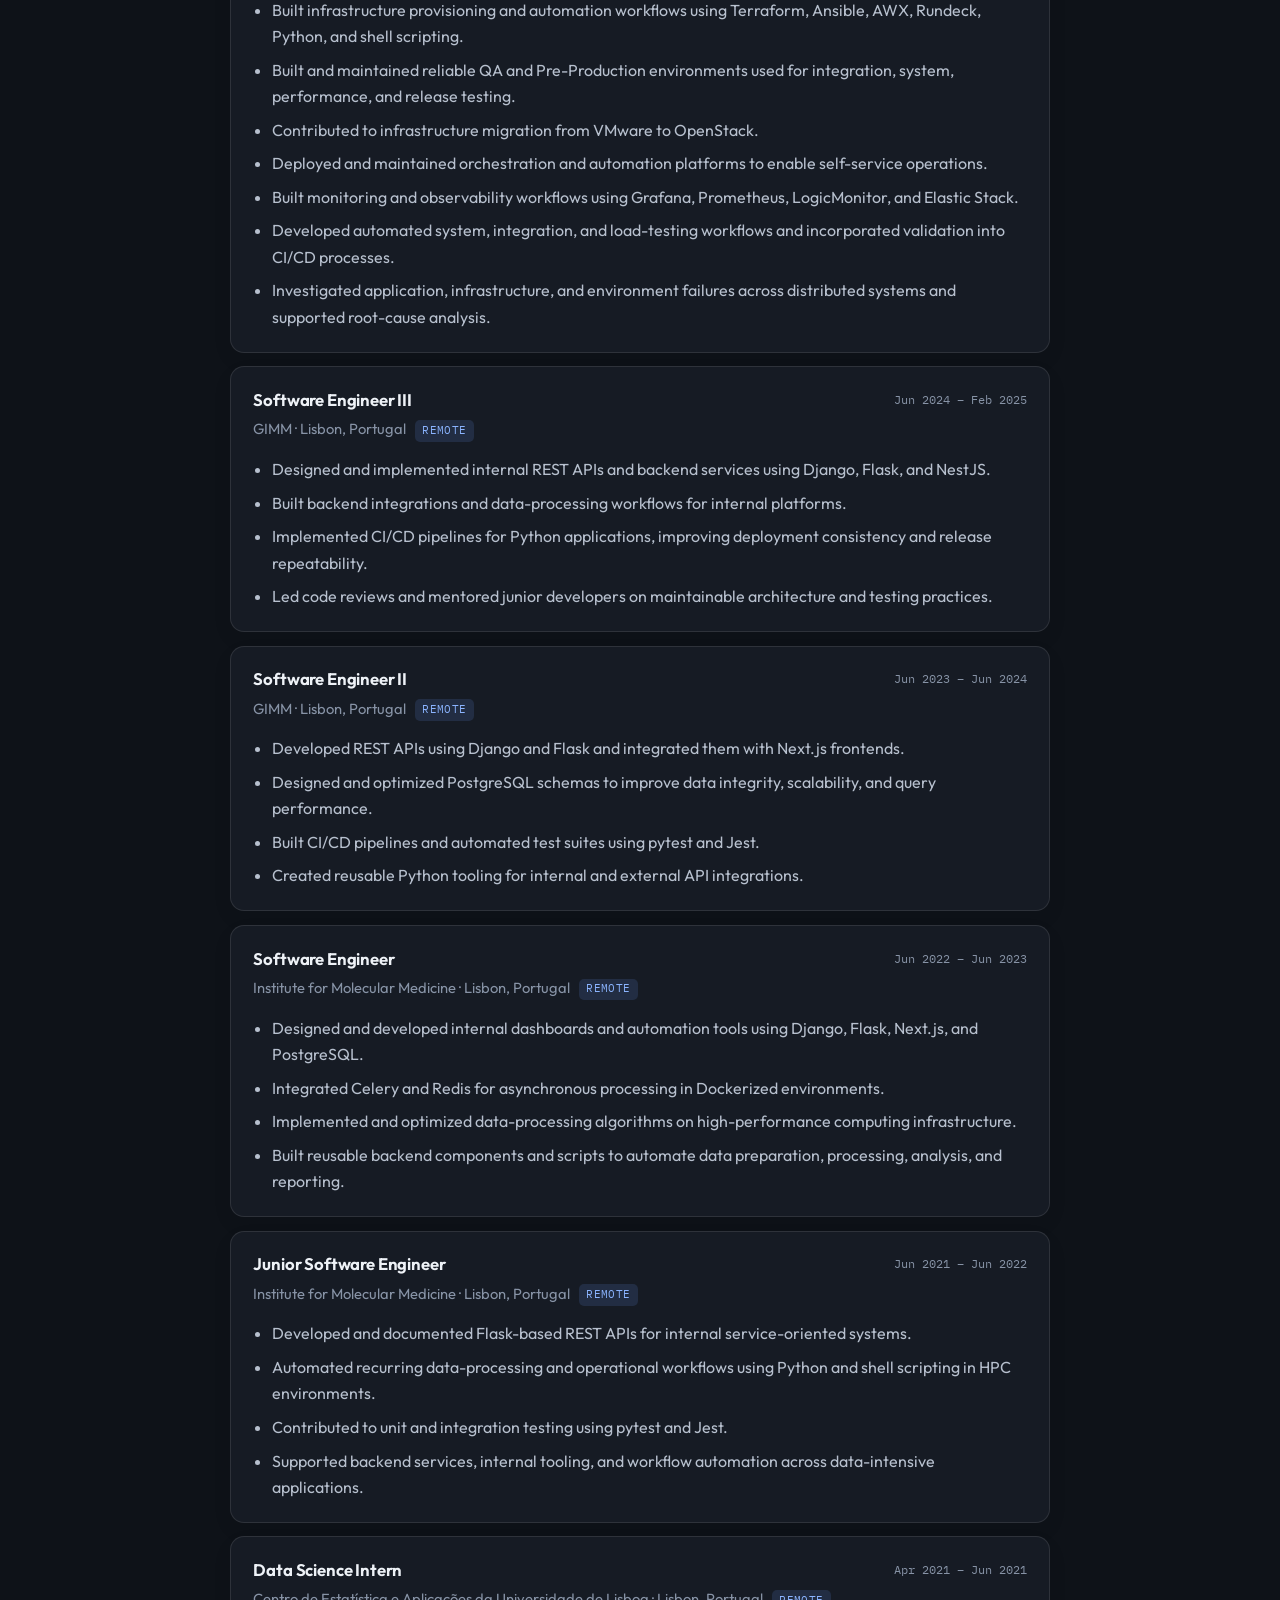
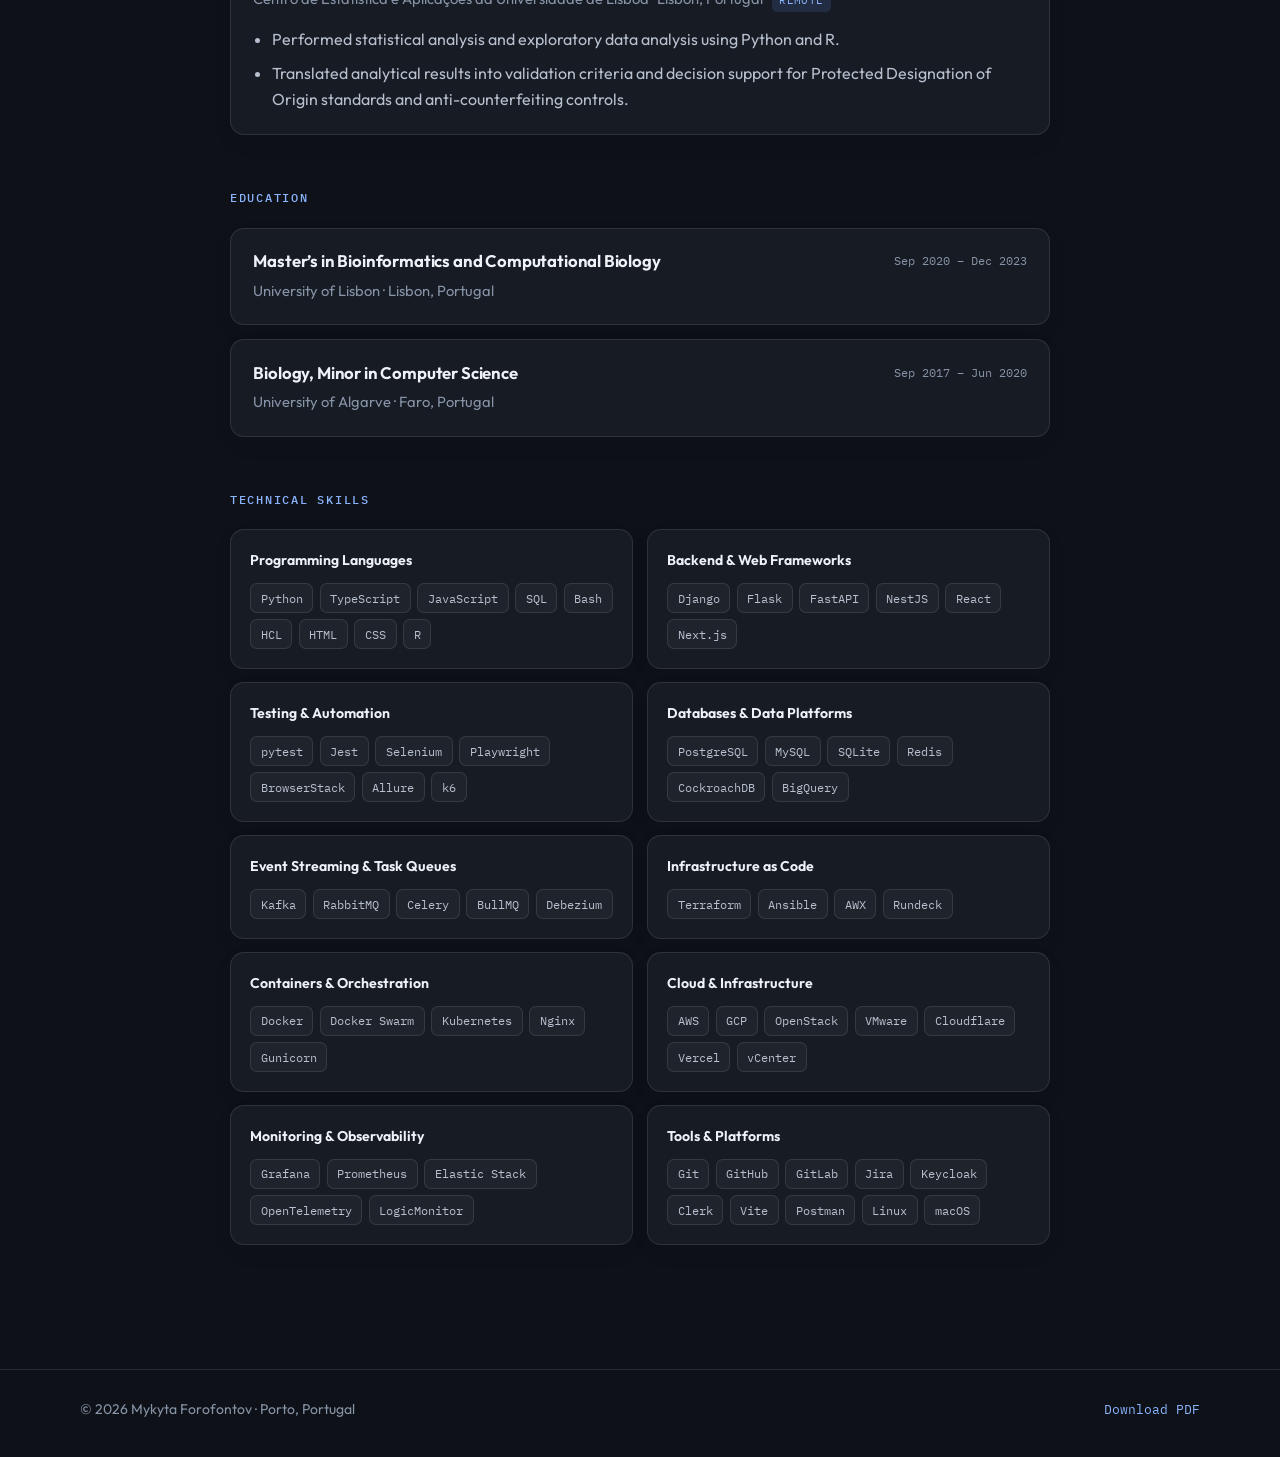
==== commit adce1595: "Remove the frosted full-width nav band from the background. Keep section links as a thin underline s" ====
--- a/index.html
+++ b/index.html
@@ -45,7 +45,7 @@
   <link rel="preconnect" href="https://fonts.googleapis.com">
   <link rel="preconnect" href="https://fonts.gstatic.com" crossorigin>
   <link href="https://fonts.googleapis.com/css2?family=Fraunces:opsz,wght@9..144,600;9..144,700&family=Outfit:wght@400;500;600;700&family=IBM+Plex+Mono:wght@400;500&display=swap" rel="stylesheet">
-  <link rel="stylesheet" href="styles.css?v=5">
+  <link rel="stylesheet" href="styles.css?v=6">
 
   <script type="application/ld+json">
   {
@@ -408,6 +408,6 @@
     </div>
   </footer>
 
-  <script src="script.js?v=5" defer></script>
+  <script src="script.js?v=6" defer></script>
 </body>
 </html>
--- a/styles.css
+++ b/styles.css
@@ -51,10 +51,11 @@
   font-size: 16px;
   line-height: 1.65;
   color: var(--ink);
-  background:
-    radial-gradient(900px 420px at 12% -10%, rgba(107, 159, 255, 0.16), transparent 60%),
-    radial-gradient(700px 380px at 90% 8%, rgba(107, 159, 255, 0.08), transparent 55%),
-    linear-gradient(180deg, var(--bg) 0%, var(--bg-deep) 100%);
+  background-color: var(--bg);
+  background-image:
+    radial-gradient(700px 320px at 8% 0%, rgba(107, 159, 255, 0.1), transparent 55%),
+    radial-gradient(520px 280px at 92% 4%, rgba(107, 159, 255, 0.06), transparent 50%);
+  background-repeat: no-repeat;
   background-attachment: fixed;
   -webkit-font-smoothing: antialiased;
 }
@@ -102,17 +103,11 @@
 .site-header {
   position: relative;
   overflow: hidden;
-  padding: 3.75rem 0 2.75rem;
-  border-bottom: 1px solid var(--line);
+  padding: 3.75rem 0 1.5rem;
 }
 
 .header-glow {
-  position: absolute;
-  inset: auto -10% -40% 40%;
-  height: 280px;
-  background: radial-gradient(circle, rgba(107, 159, 255, 0.2), transparent 70%);
-  pointer-events: none;
-  animation: drift 12s ease-in-out infinite alternate;
+  display: none;
 }
 
 @keyframes drift {
@@ -261,21 +256,20 @@
   line-height: 1.35;
 }
 
-/* Section nav */
+/* Section nav — no full-bleed frosted bar */
 .section-nav {
   position: sticky;
   top: 0;
   z-index: 30;
-  border-bottom: 1px solid var(--line);
-  background: rgba(14, 18, 24, 0.88);
-  backdrop-filter: blur(14px);
+  background: transparent;
 }
 
 .section-nav-inner {
   display: flex;
   align-items: center;
-  gap: 0.15rem;
-  min-height: 3.1rem;
+  gap: 0.1rem;
+  padding: 0.35rem 0 0;
+  border-bottom: 1px solid rgba(255, 255, 255, 0.08);
   overflow-x: auto;
   -webkit-overflow-scrolling: touch;
 }
@@ -472,8 +466,7 @@
 .site-footer {
   border-top: 1px solid var(--line);
   padding: 1.75rem 0 2.25rem;
-  background: rgba(0, 0, 0, 0.25);
-  backdrop-filter: blur(8px);
+  background: transparent;
 }
 
 .footer-inner {
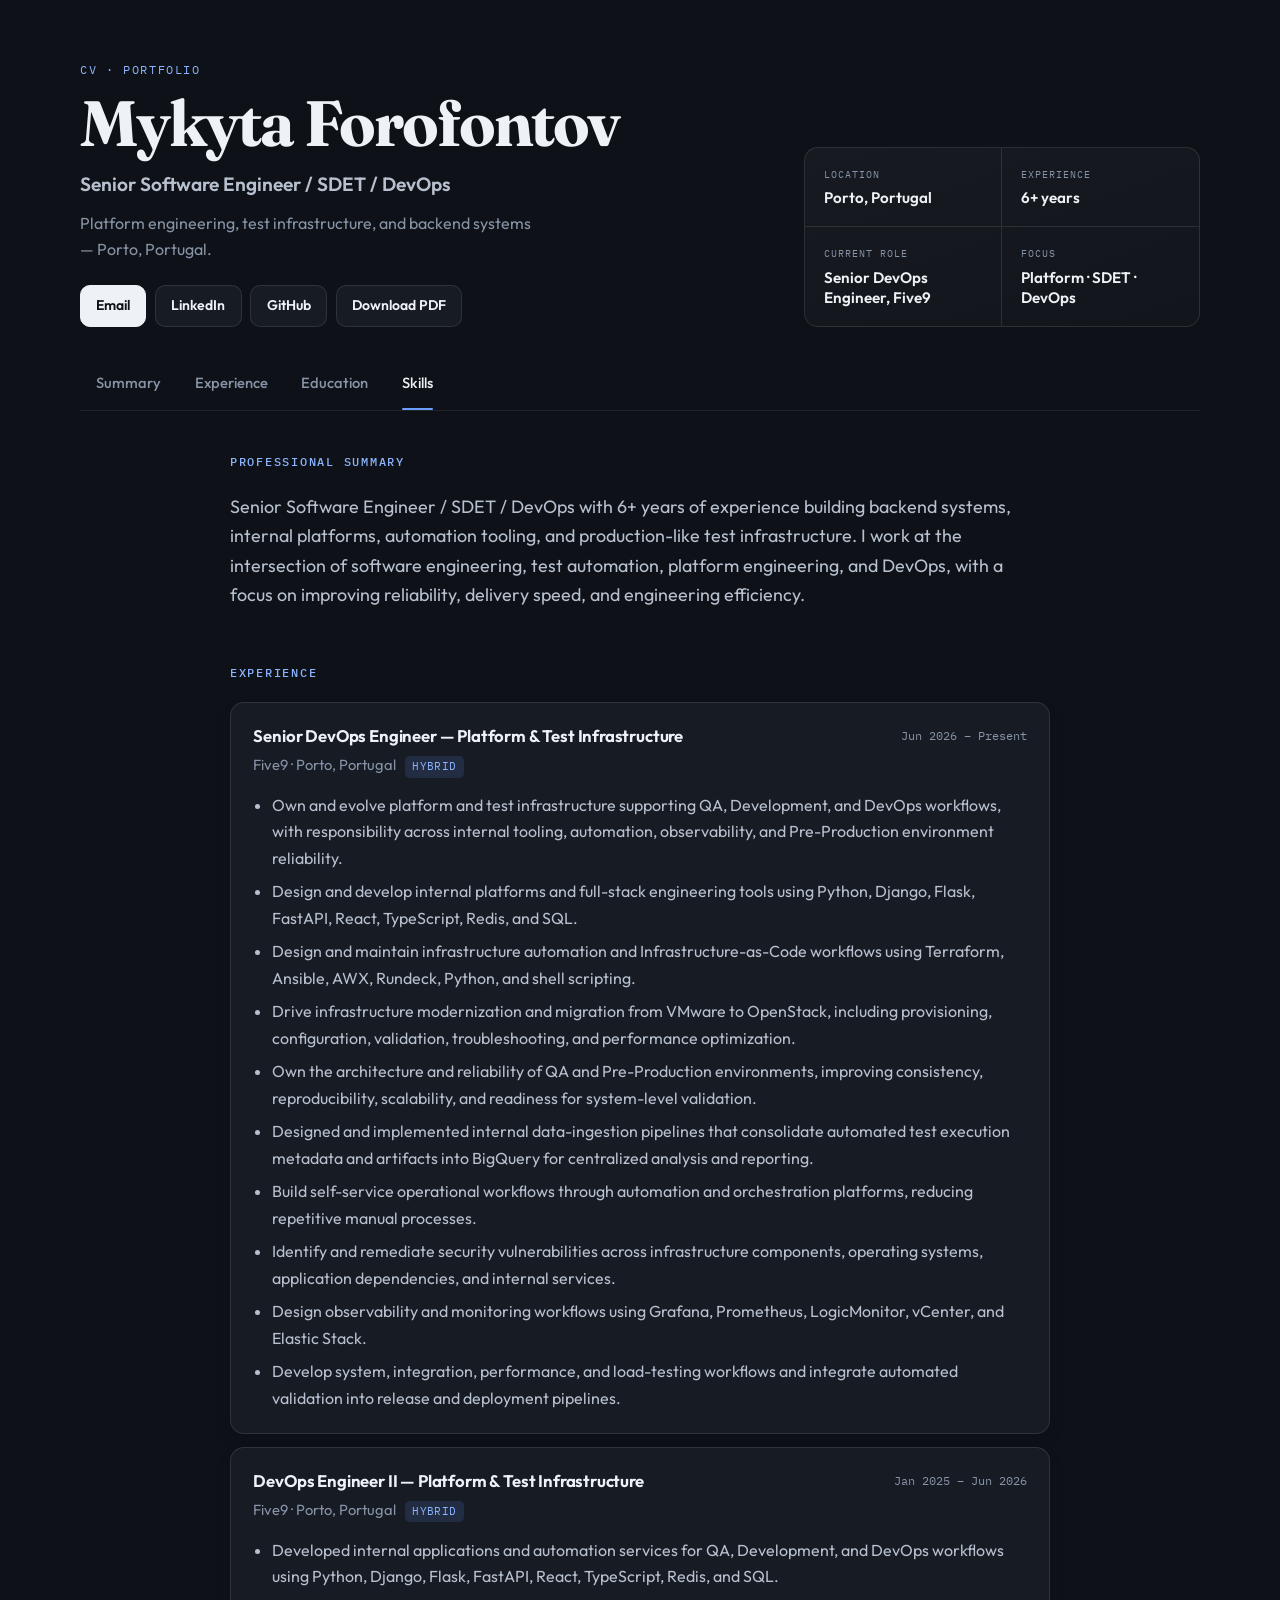
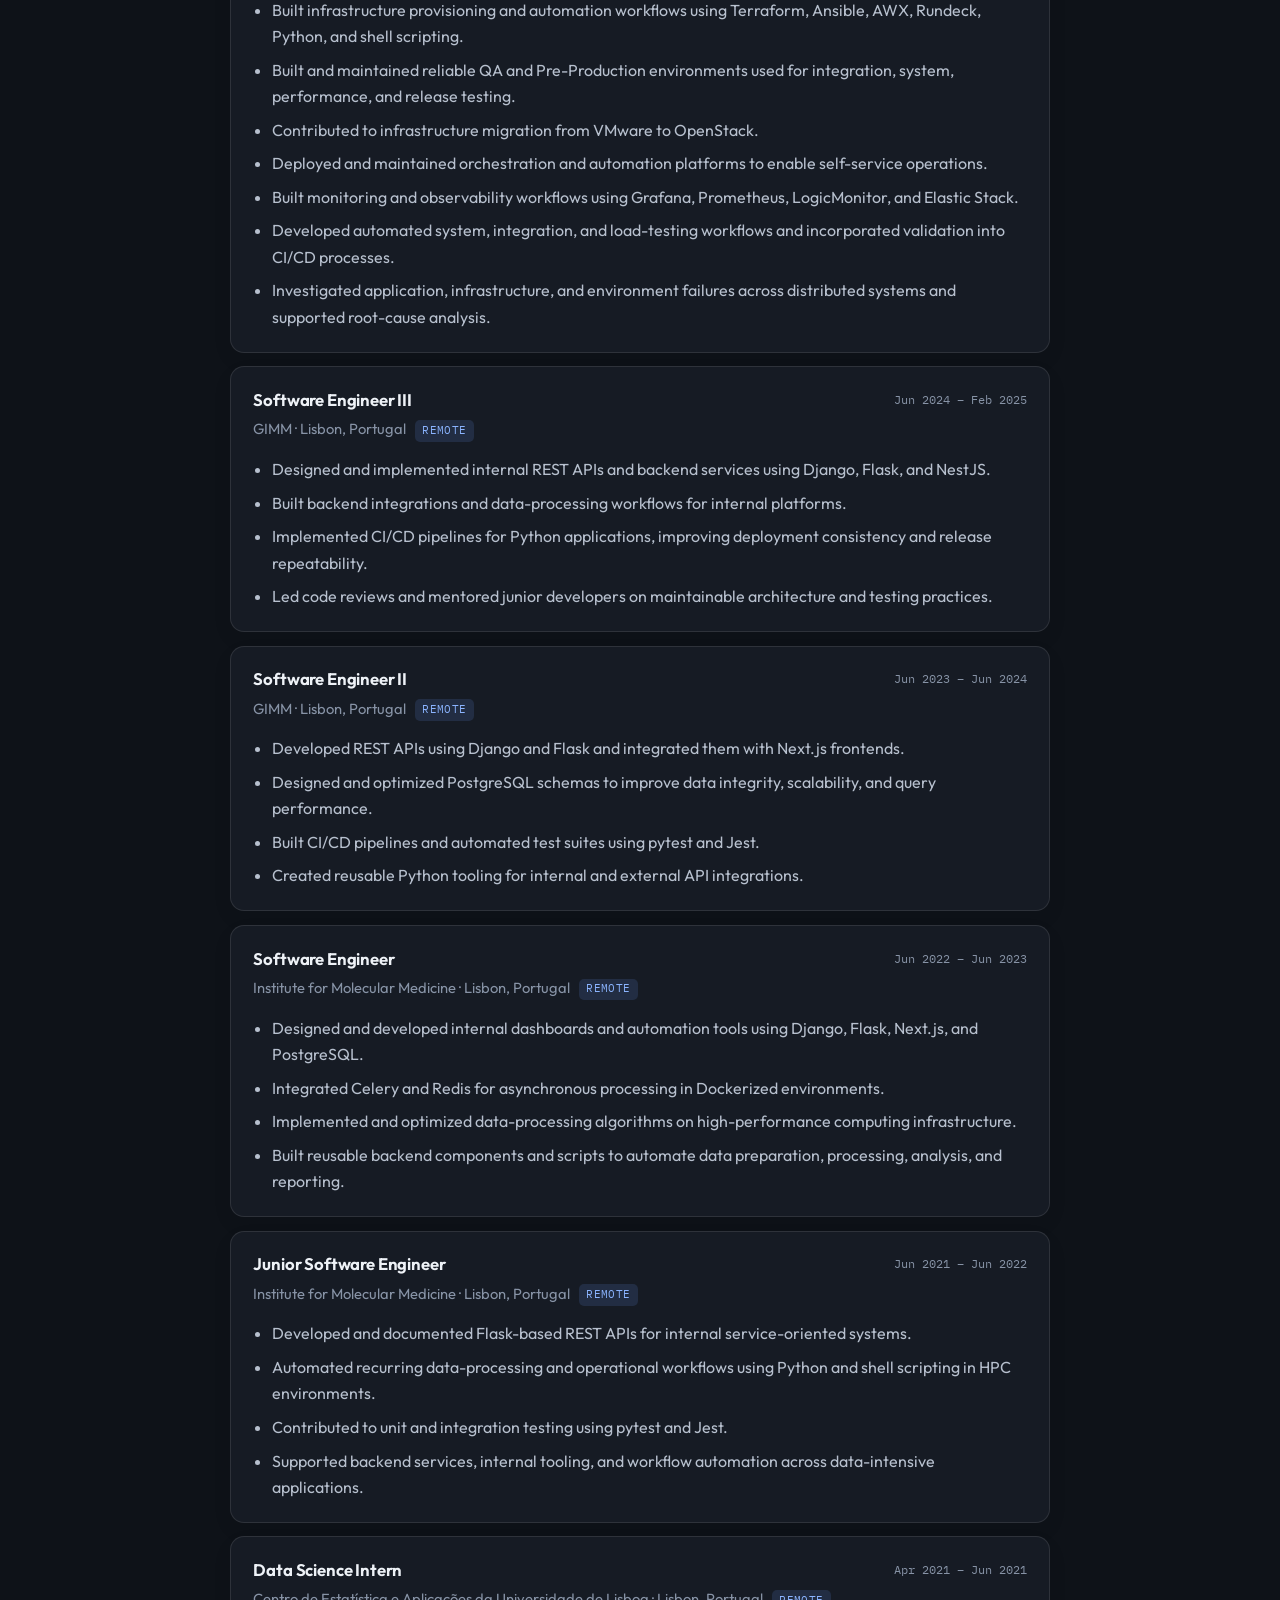
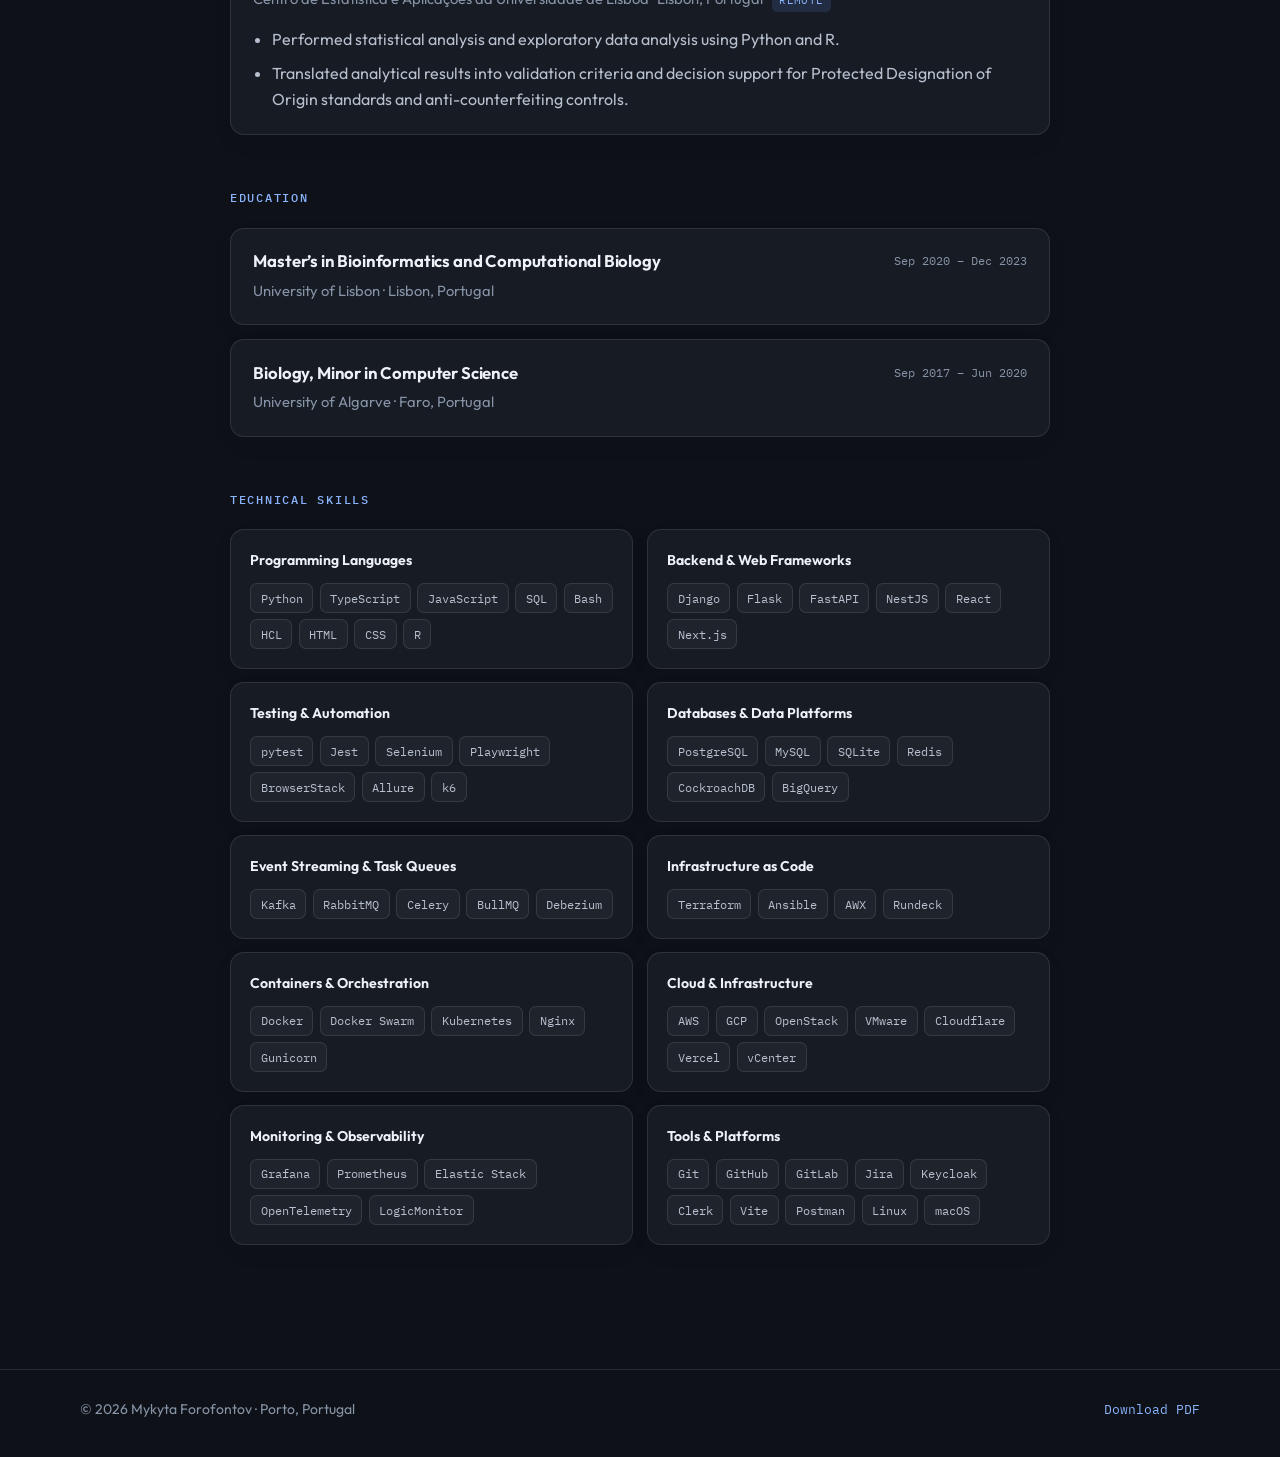
==== commit fea6beb0: "Remove blue background glow behind the header. Keep the section nav and facts grid unchanged." ====
--- a/index.html
+++ b/index.html
@@ -45,7 +45,7 @@
   <link rel="preconnect" href="https://fonts.googleapis.com">
   <link rel="preconnect" href="https://fonts.gstatic.com" crossorigin>
   <link href="https://fonts.googleapis.com/css2?family=Fraunces:opsz,wght@9..144,600;9..144,700&family=Outfit:wght@400;500;600;700&family=IBM+Plex+Mono:wght@400;500&display=swap" rel="stylesheet">
-  <link rel="stylesheet" href="styles.css?v=6">
+  <link rel="stylesheet" href="styles.css?v=7">
 
   <script type="application/ld+json">
   {
--- a/styles.css
+++ b/styles.css
@@ -51,12 +51,7 @@
   font-size: 16px;
   line-height: 1.65;
   color: var(--ink);
-  background-color: var(--bg);
-  background-image:
-    radial-gradient(700px 320px at 8% 0%, rgba(107, 159, 255, 0.1), transparent 55%),
-    radial-gradient(520px 280px at 92% 4%, rgba(107, 159, 255, 0.06), transparent 50%);
-  background-repeat: no-repeat;
-  background-attachment: fixed;
+  background: var(--bg);
   -webkit-font-smoothing: antialiased;
 }
 
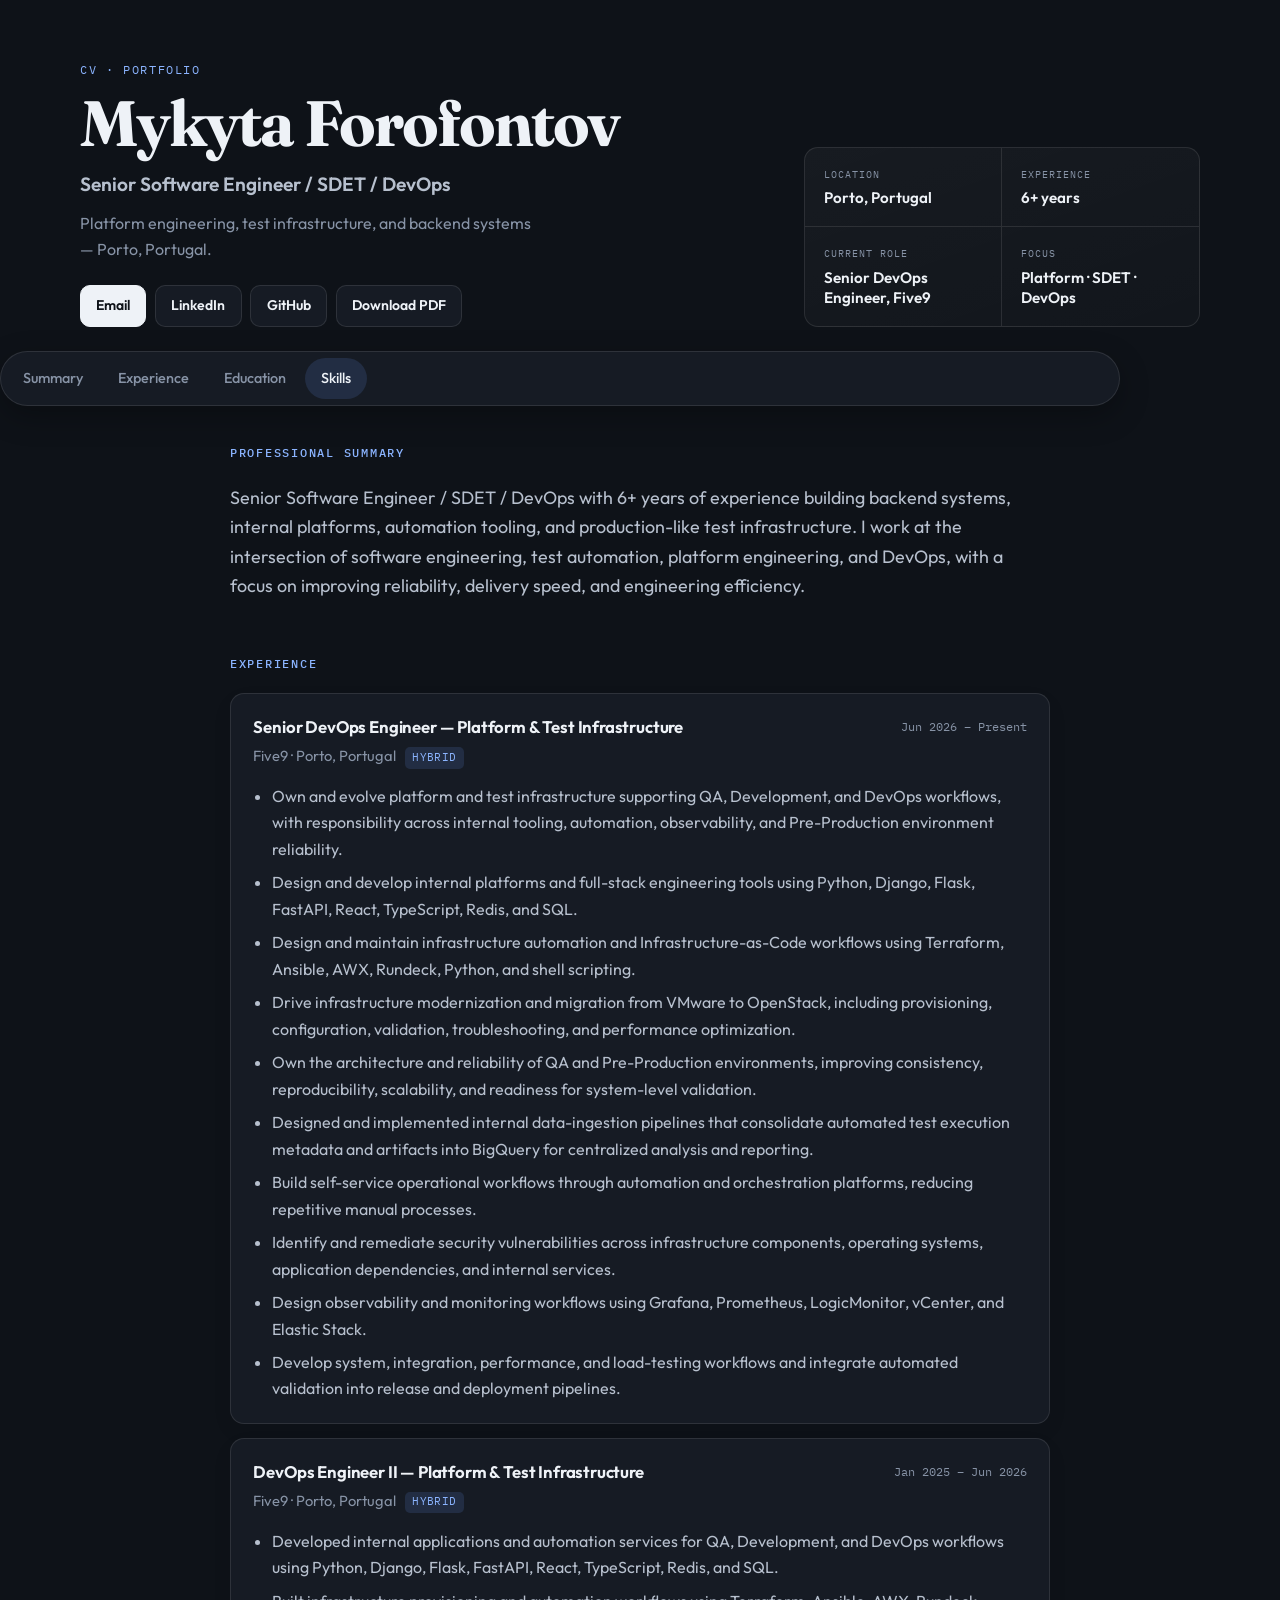
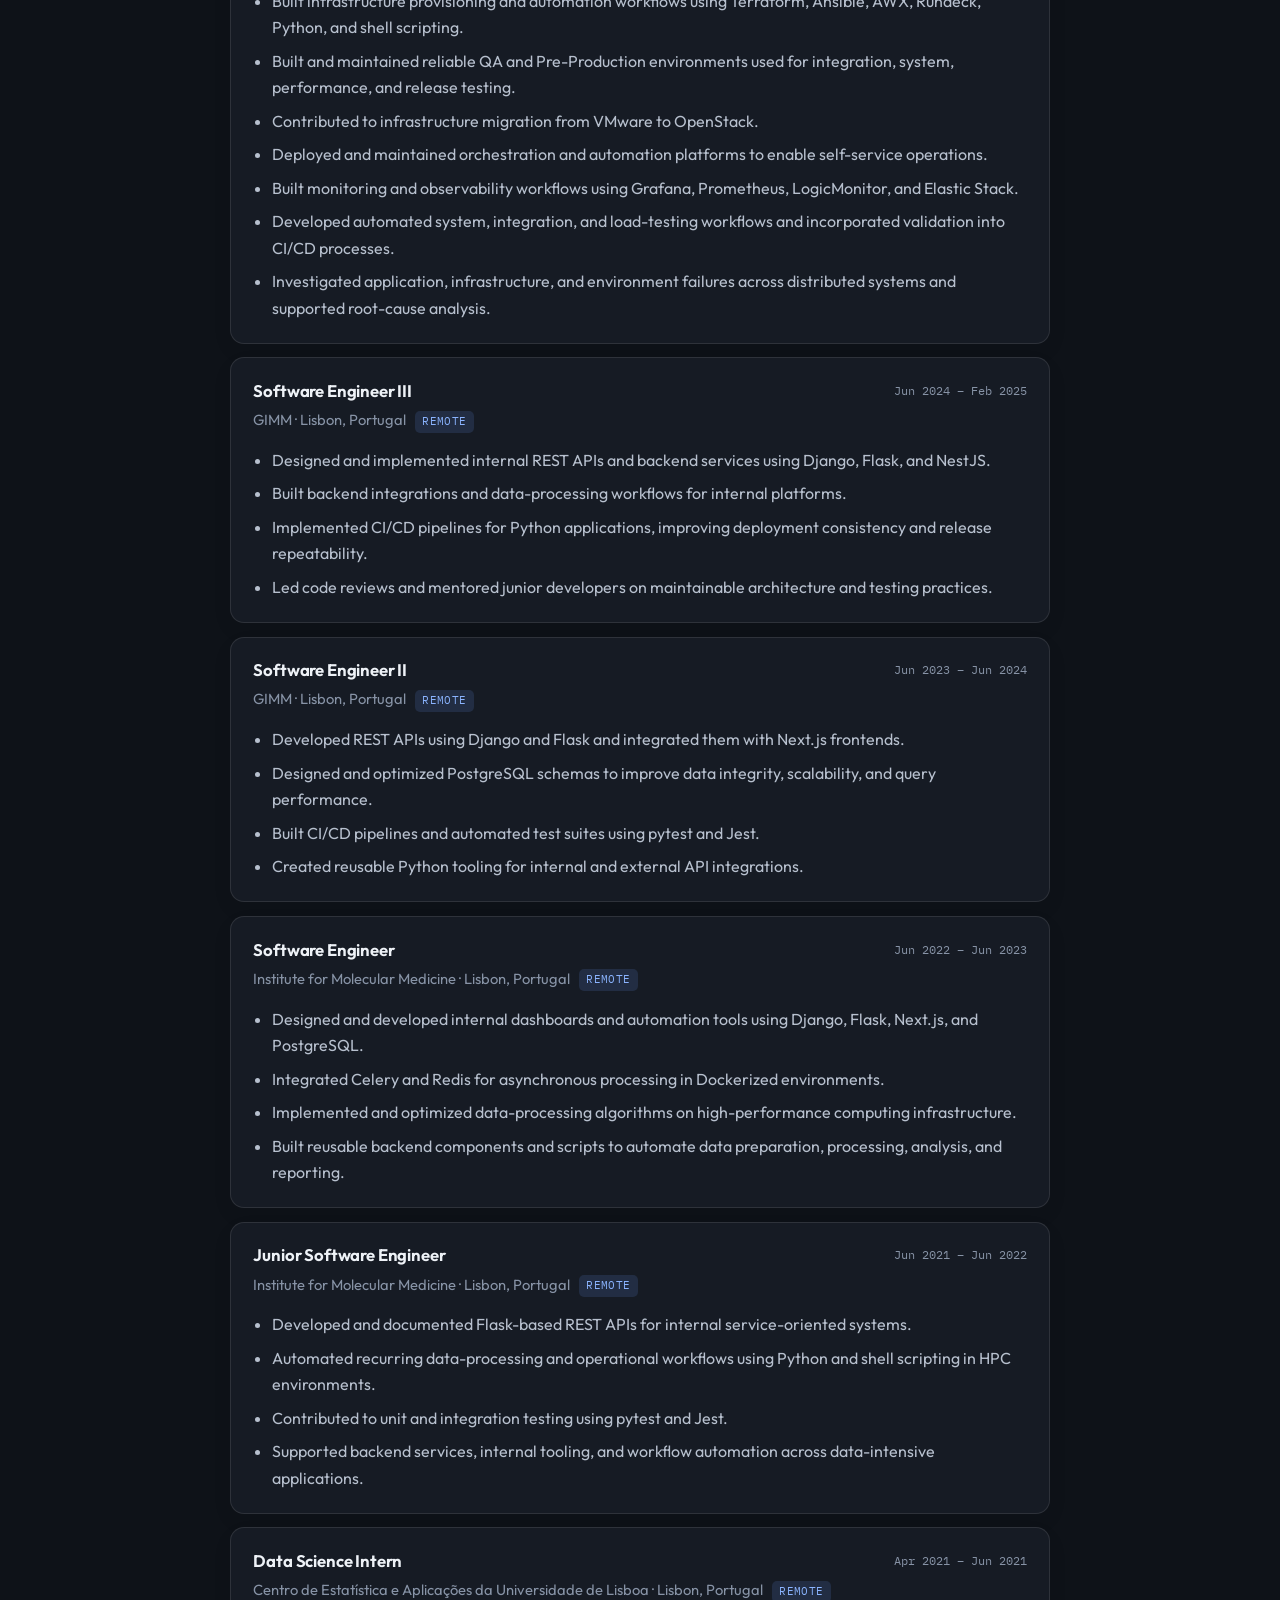
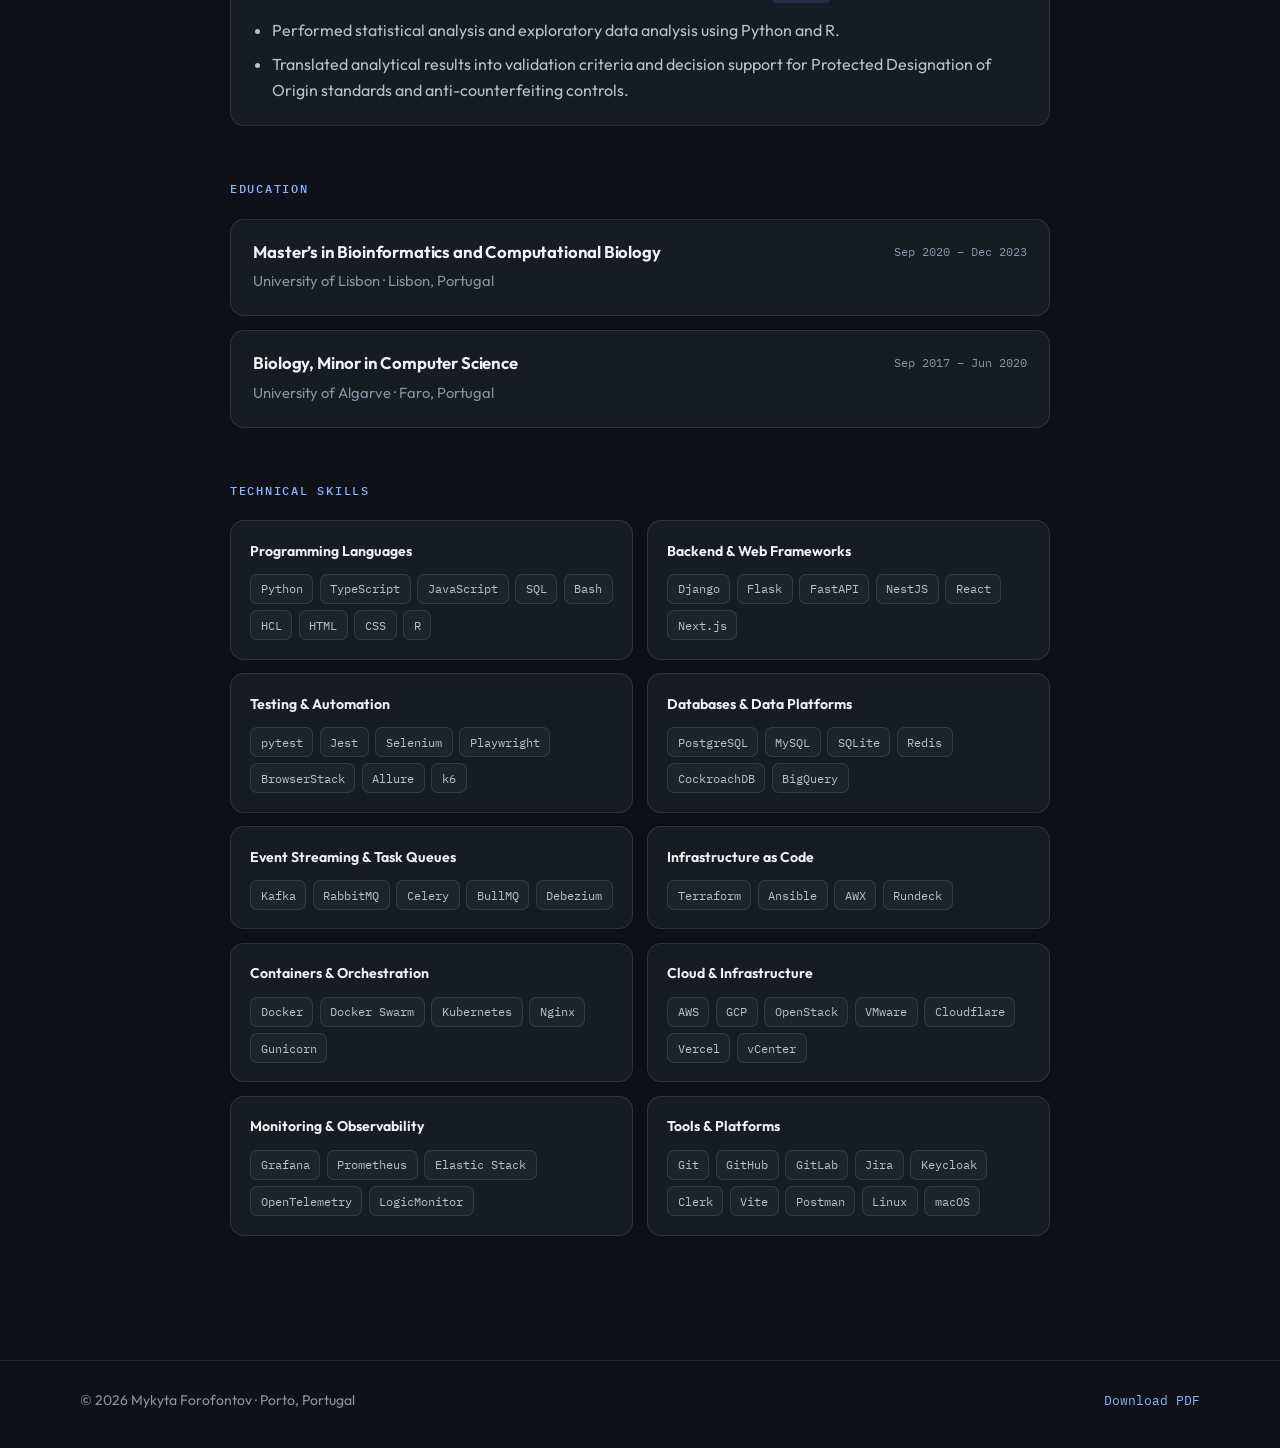
==== commit 84d92456: "Restore Summary nav as a floating pill bar. Keep it contained so it does not create a full-width bac" ====
--- a/index.html
+++ b/index.html
@@ -45,7 +45,7 @@
   <link rel="preconnect" href="https://fonts.googleapis.com">
   <link rel="preconnect" href="https://fonts.gstatic.com" crossorigin>
   <link href="https://fonts.googleapis.com/css2?family=Fraunces:opsz,wght@9..144,600;9..144,700&family=Outfit:wght@400;500;600;700&family=IBM+Plex+Mono:wght@400;500&display=swap" rel="stylesheet">
-  <link rel="stylesheet" href="styles.css?v=7">
+  <link rel="stylesheet" href="styles.css?v=8">
 
   <script type="application/ld+json">
   {
--- a/styles.css
+++ b/styles.css
@@ -251,62 +251,58 @@
   line-height: 1.35;
 }
 
-/* Section nav — no full-bleed frosted bar */
+/* Section nav — floating contained bar */
 .section-nav {
   position: sticky;
-  top: 0;
+  top: 0.75rem;
   z-index: 30;
   background: transparent;
+  padding: 0 0 0.25rem;
 }
 
 .section-nav-inner {
-  display: flex;
+  display: inline-flex;
   align-items: center;
-  gap: 0.1rem;
-  padding: 0.35rem 0 0;
-  border-bottom: 1px solid rgba(255, 255, 255, 0.08);
+  gap: 0.2rem;
+  max-width: 100%;
+  padding: 0.35rem;
   overflow-x: auto;
   -webkit-overflow-scrolling: touch;
+  background: var(--surface-solid);
+  border: 1px solid var(--line);
+  border-radius: 999px;
+  box-shadow: 0 10px 30px rgba(0, 0, 0, 0.28);
 }
 
 .section-nav a {
   position: relative;
   flex: 0 0 auto;
-  padding: 0.9rem 1rem;
+  padding: 0.55rem 1rem;
+  border-radius: 999px;
   color: var(--muted);
-  font-size: 0.92rem;
+  font-size: 0.9rem;
   font-weight: 500;
   text-decoration: none;
-  transition: color 0.18s var(--ease);
+  transition: color 0.18s var(--ease), background 0.18s var(--ease);
 }
 
 .section-nav a::after {
-  content: "";
-  position: absolute;
-  left: 1rem;
-  right: 1rem;
-  bottom: 0;
-  height: 2px;
-  border-radius: 2px;
-  background: transparent;
-  transition: background 0.18s var(--ease);
+  display: none;
 }
 
 .section-nav a:hover {
   color: var(--ink);
+  background: rgba(255, 255, 255, 0.06);
 }
 
 .section-nav a.is-active {
   color: var(--ink);
-}
-
-.section-nav a.is-active::after {
-  background: var(--accent);
+  background: var(--accent-soft);
 }
 
 /* Content */
 .content {
-  padding: 2.5rem 0 4.5rem;
+  padding: 2rem 0 4.5rem;
   max-width: 820px;
 }
 
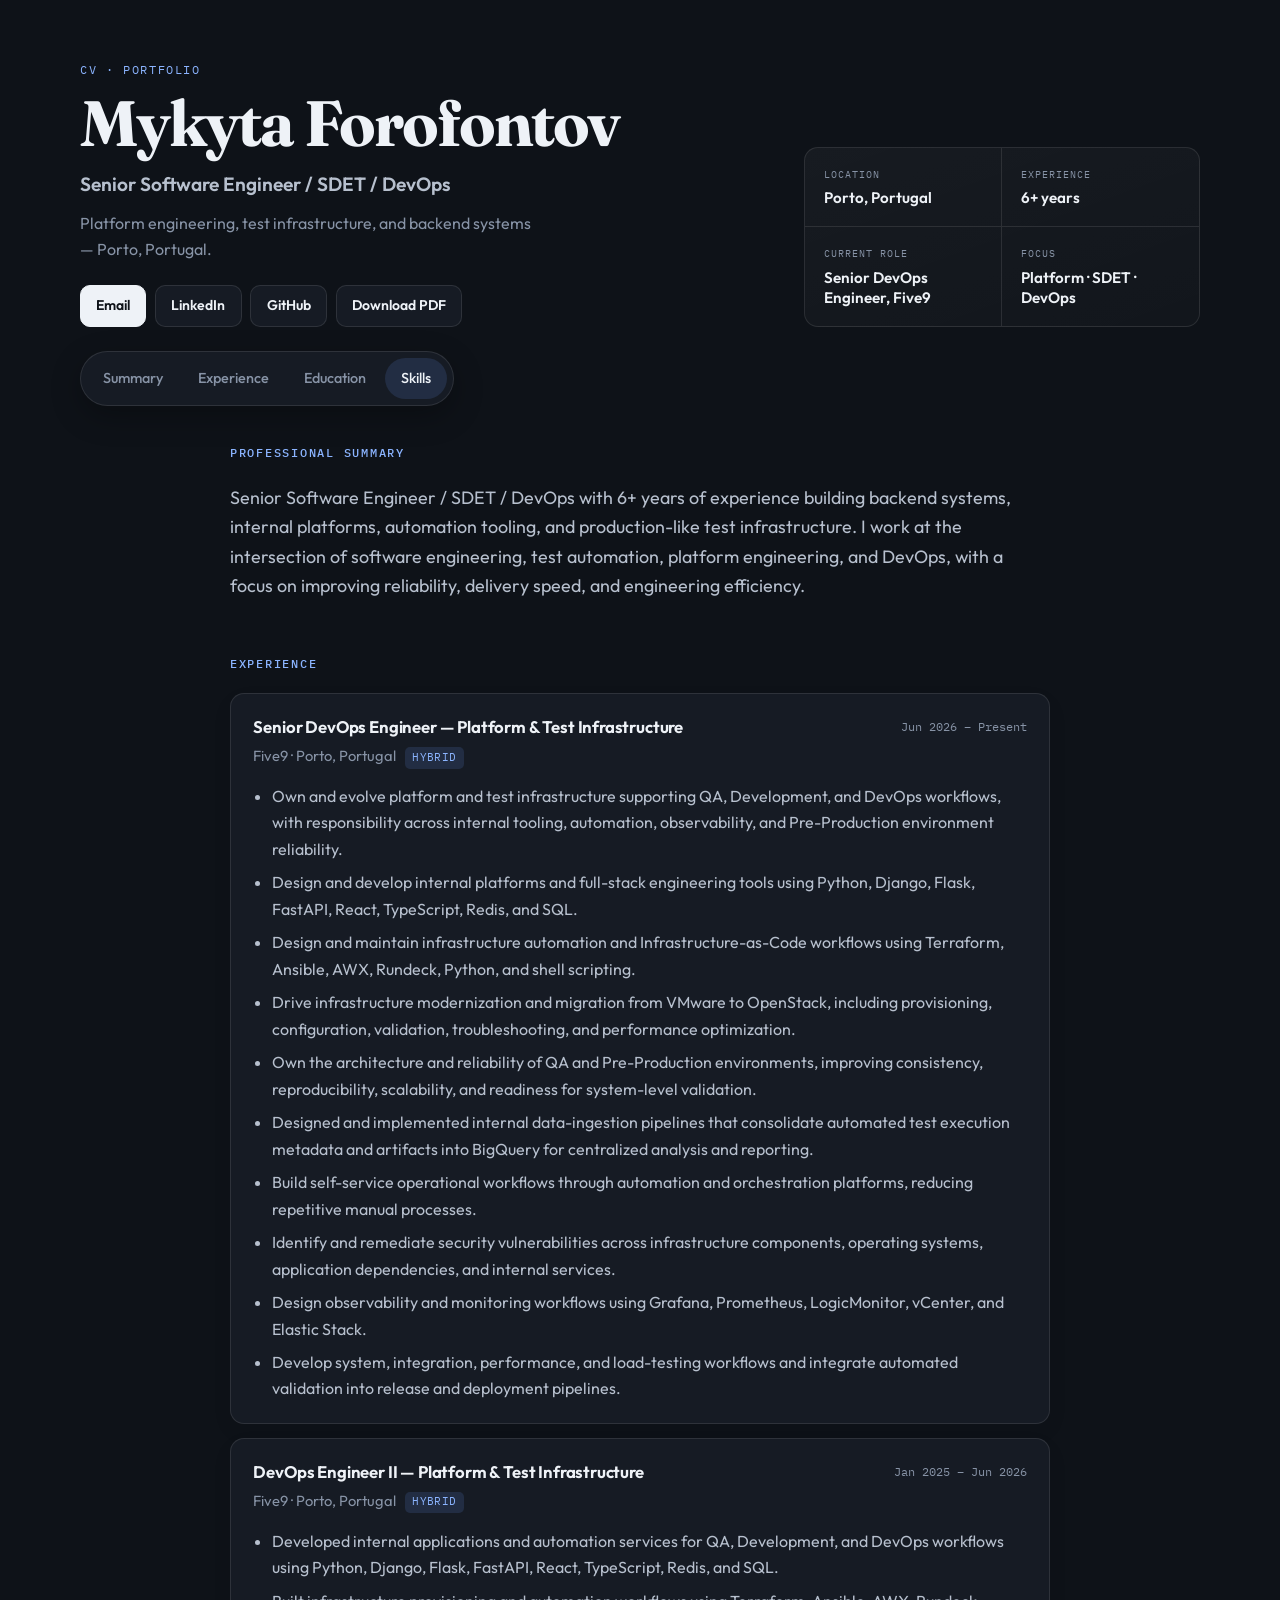
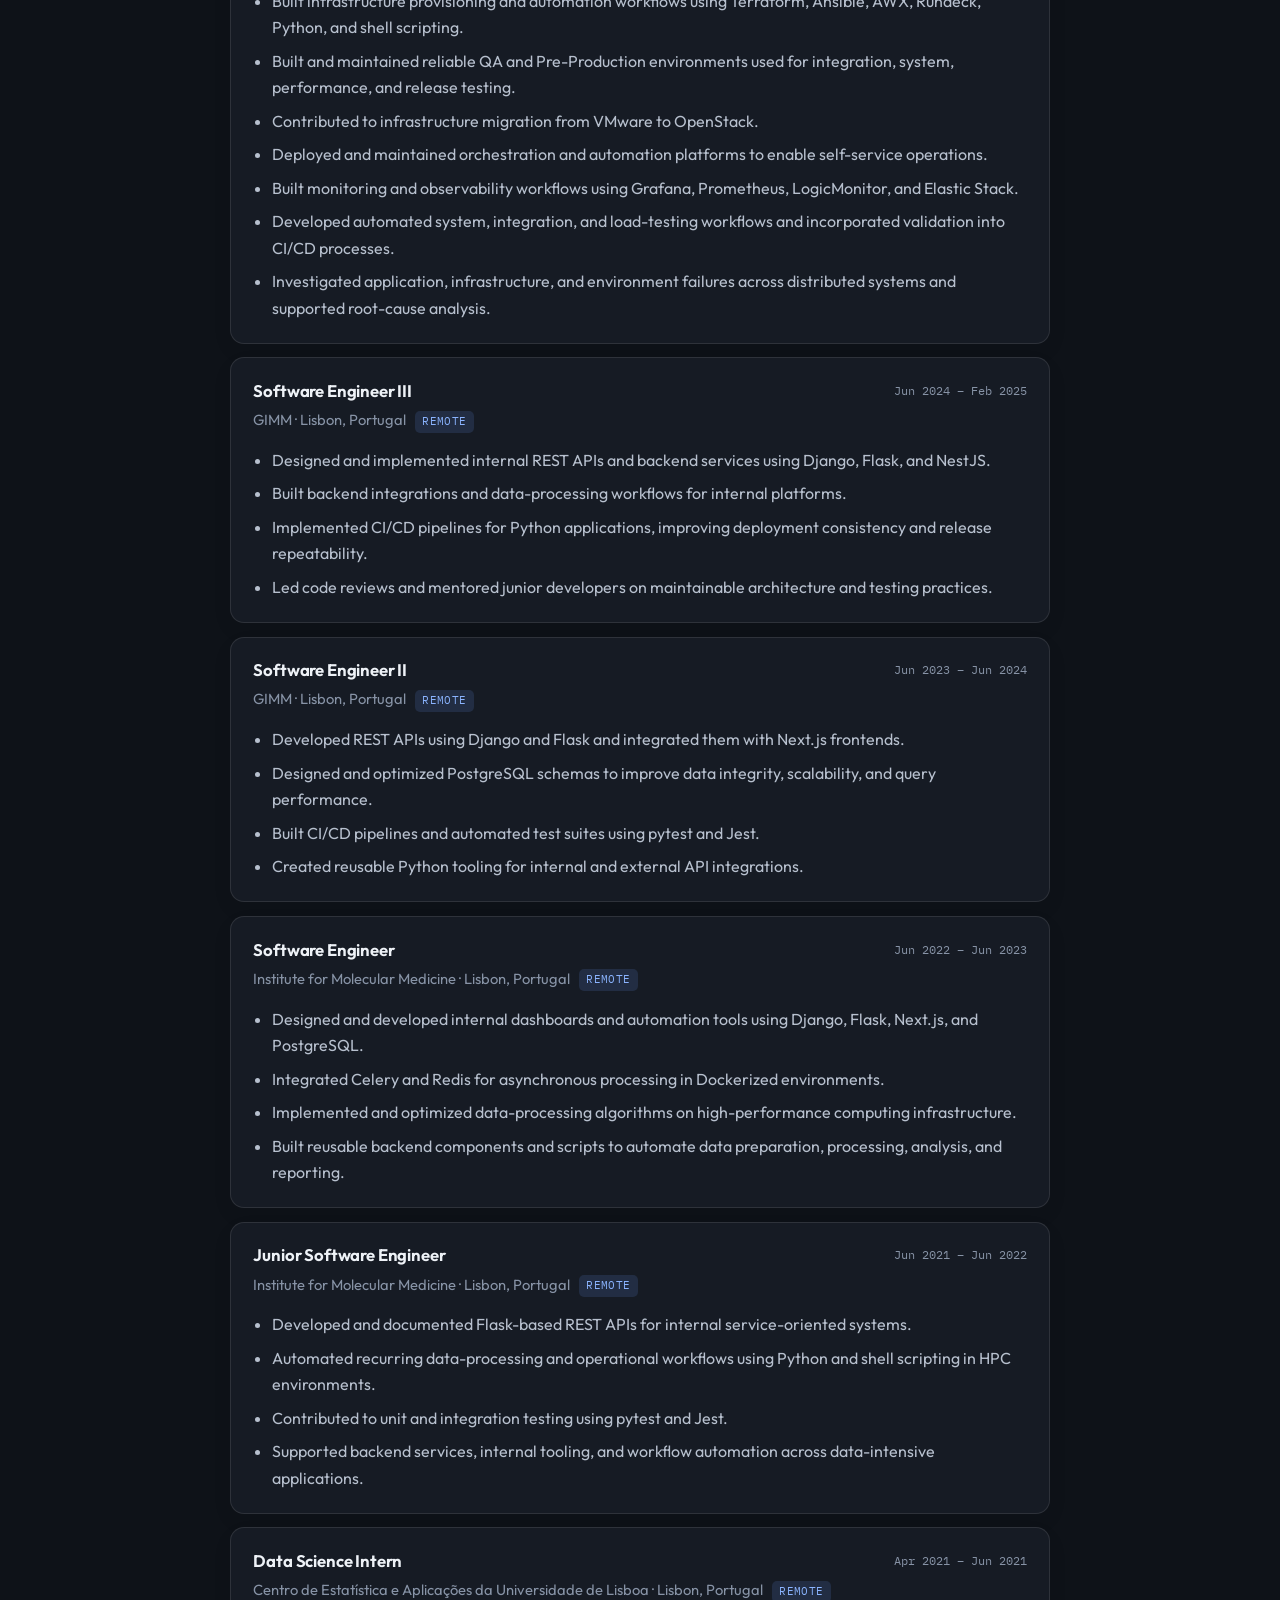
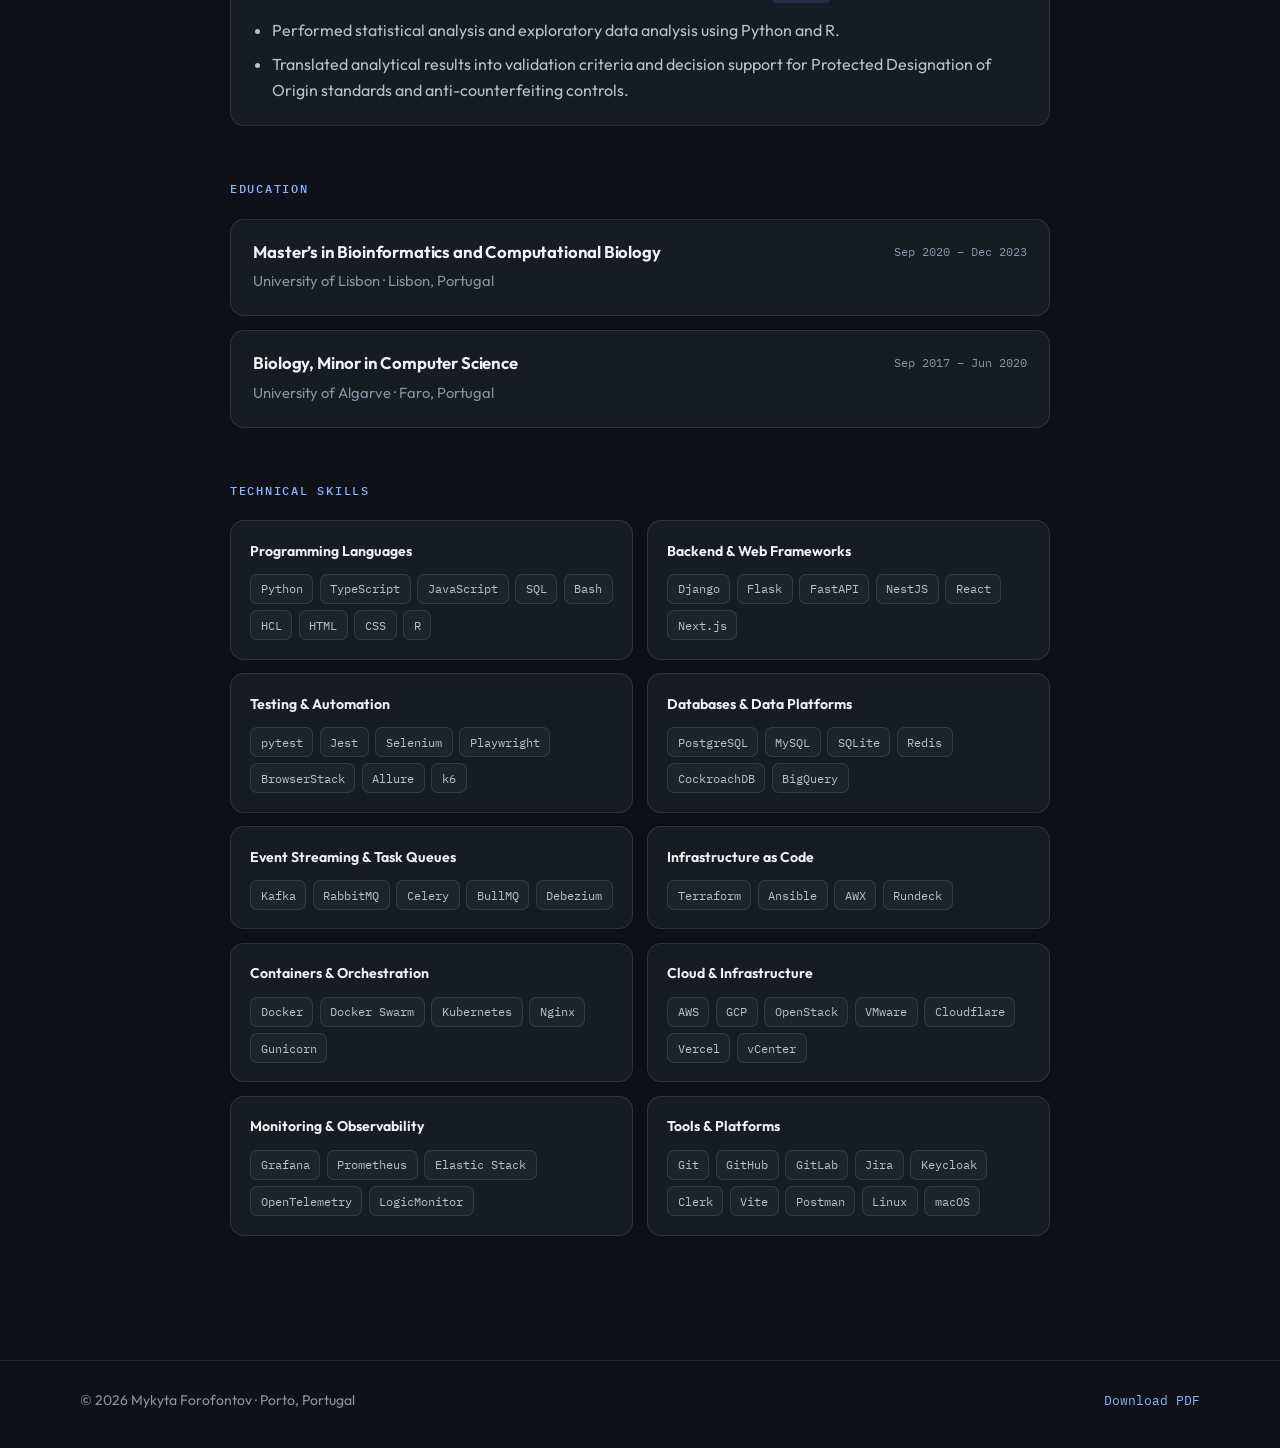
==== commit 82d37f17: "Fix floating nav stretching full width. Stop applying container width to the pill so it stays compac" ====
--- a/index.html
+++ b/index.html
@@ -45,7 +45,7 @@
   <link rel="preconnect" href="https://fonts.googleapis.com">
   <link rel="preconnect" href="https://fonts.gstatic.com" crossorigin>
   <link href="https://fonts.googleapis.com/css2?family=Fraunces:opsz,wght@9..144,600;9..144,700&family=Outfit:wght@400;500;600;700&family=IBM+Plex+Mono:wght@400;500&display=swap" rel="stylesheet">
-  <link rel="stylesheet" href="styles.css?v=8">
+  <link rel="stylesheet" href="styles.css?v=9">
 
   <script type="application/ld+json">
   {
@@ -163,11 +163,13 @@
   </header>
 
   <nav class="section-nav" aria-label="On this page">
-    <div class="container section-nav-inner">
-      <a href="#summary">Summary</a>
-      <a href="#experience">Experience</a>
-      <a href="#education">Education</a>
-      <a href="#skills">Skills</a>
+    <div class="container">
+      <div class="section-nav-inner">
+        <a href="#summary">Summary</a>
+        <a href="#experience">Experience</a>
+        <a href="#education">Education</a>
+        <a href="#skills">Skills</a>
+      </div>
     </div>
   </nav>
 
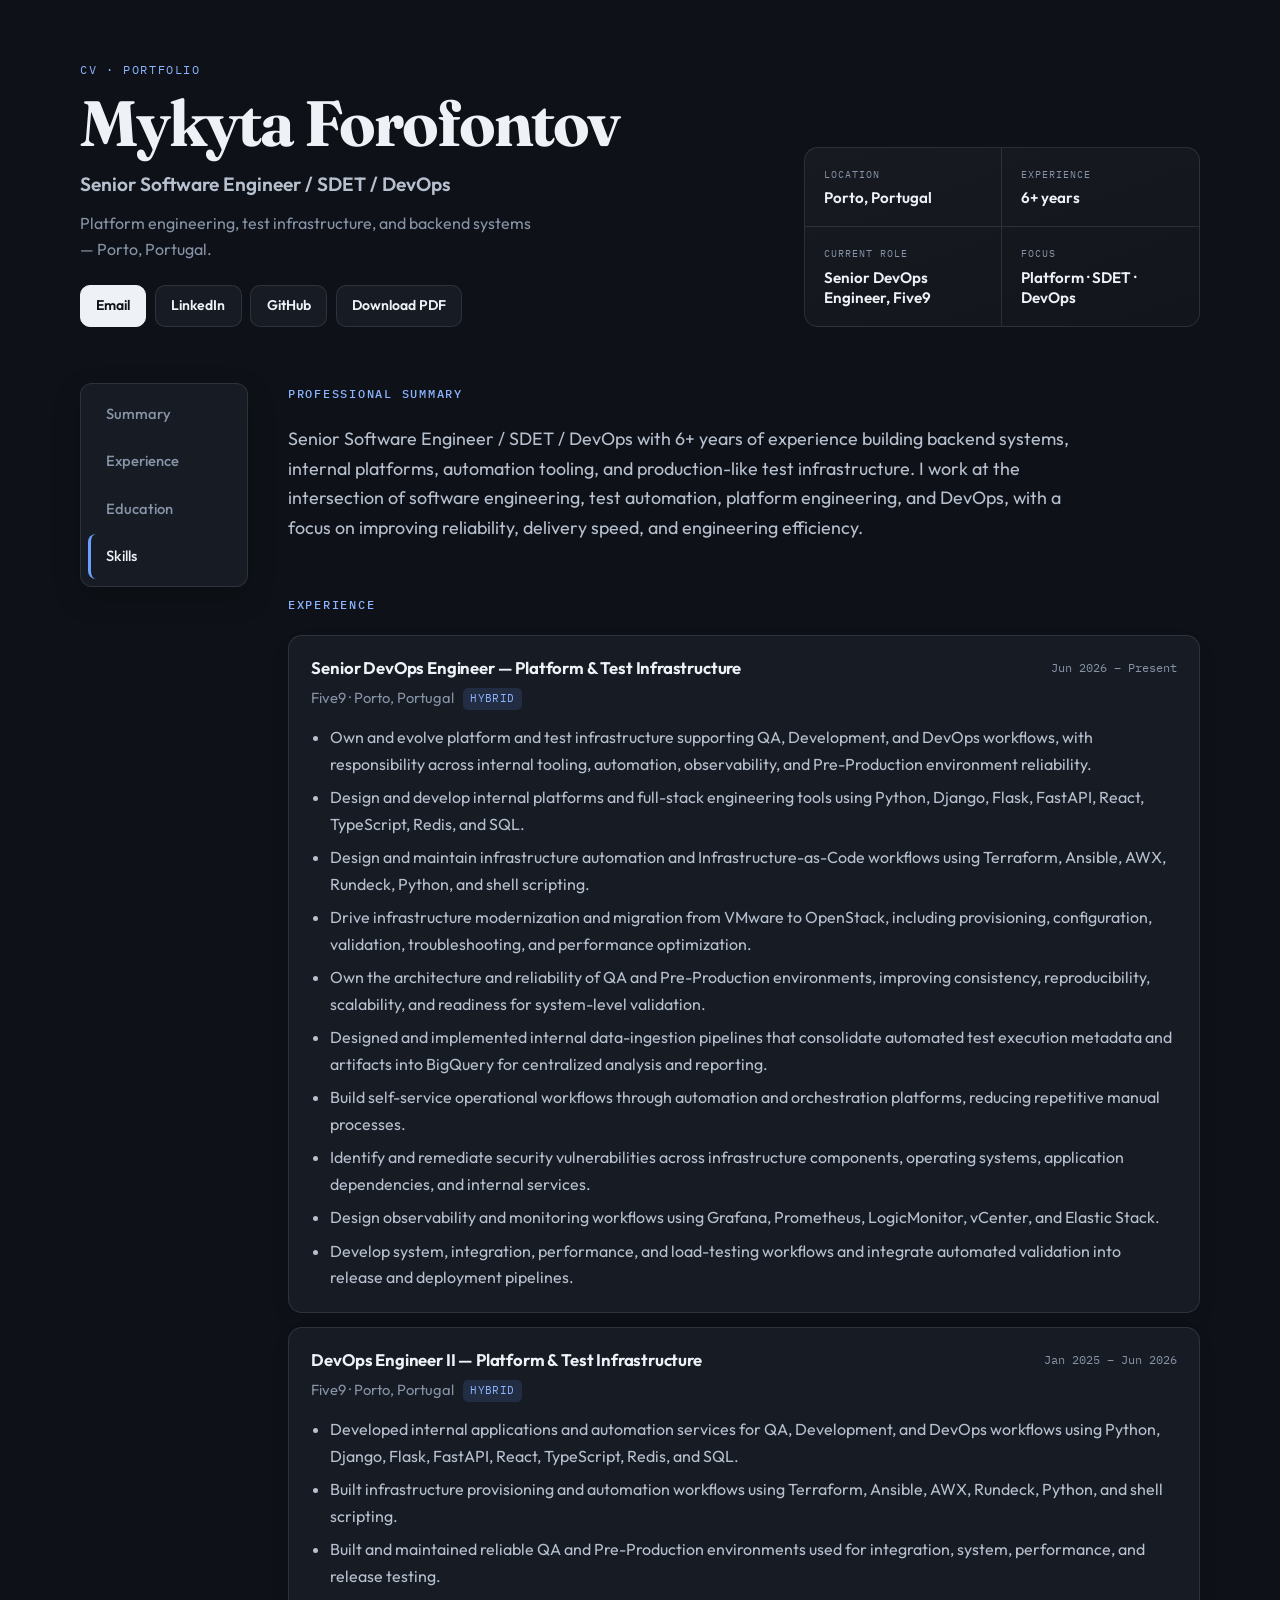
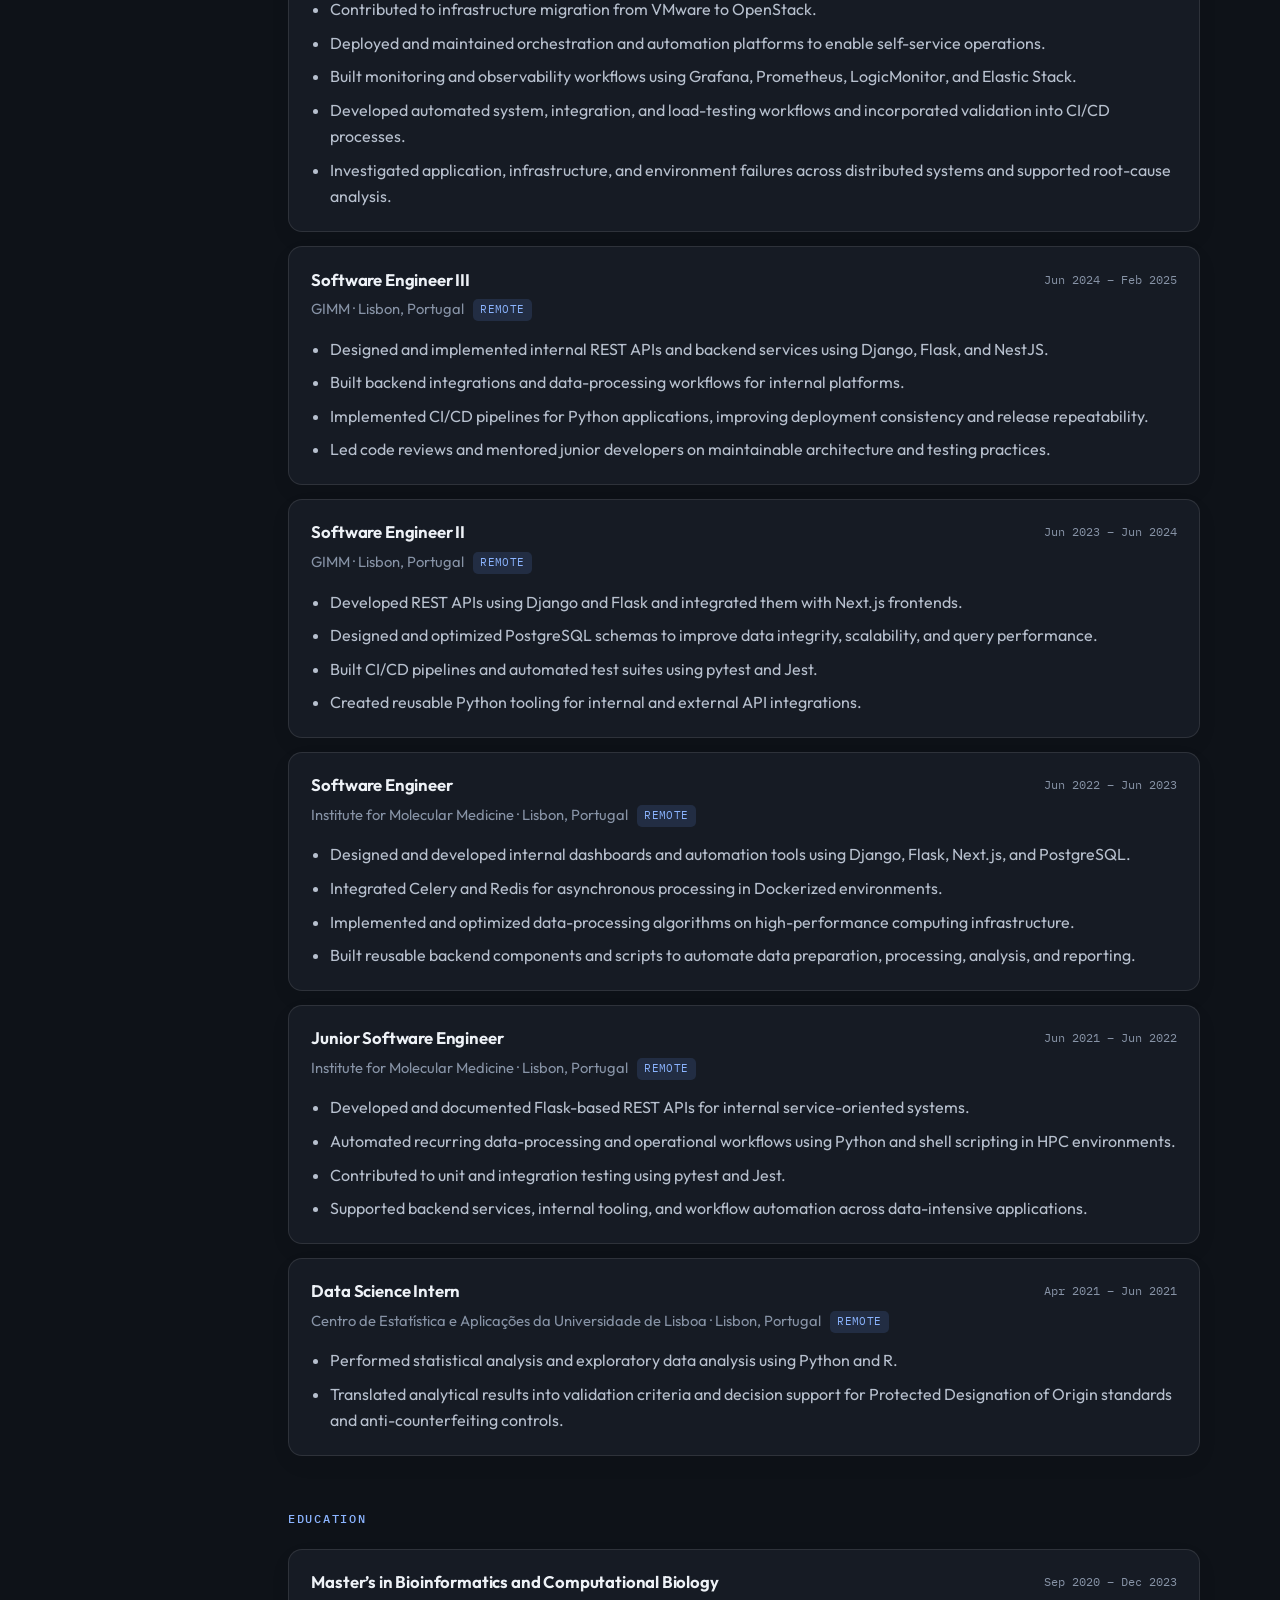
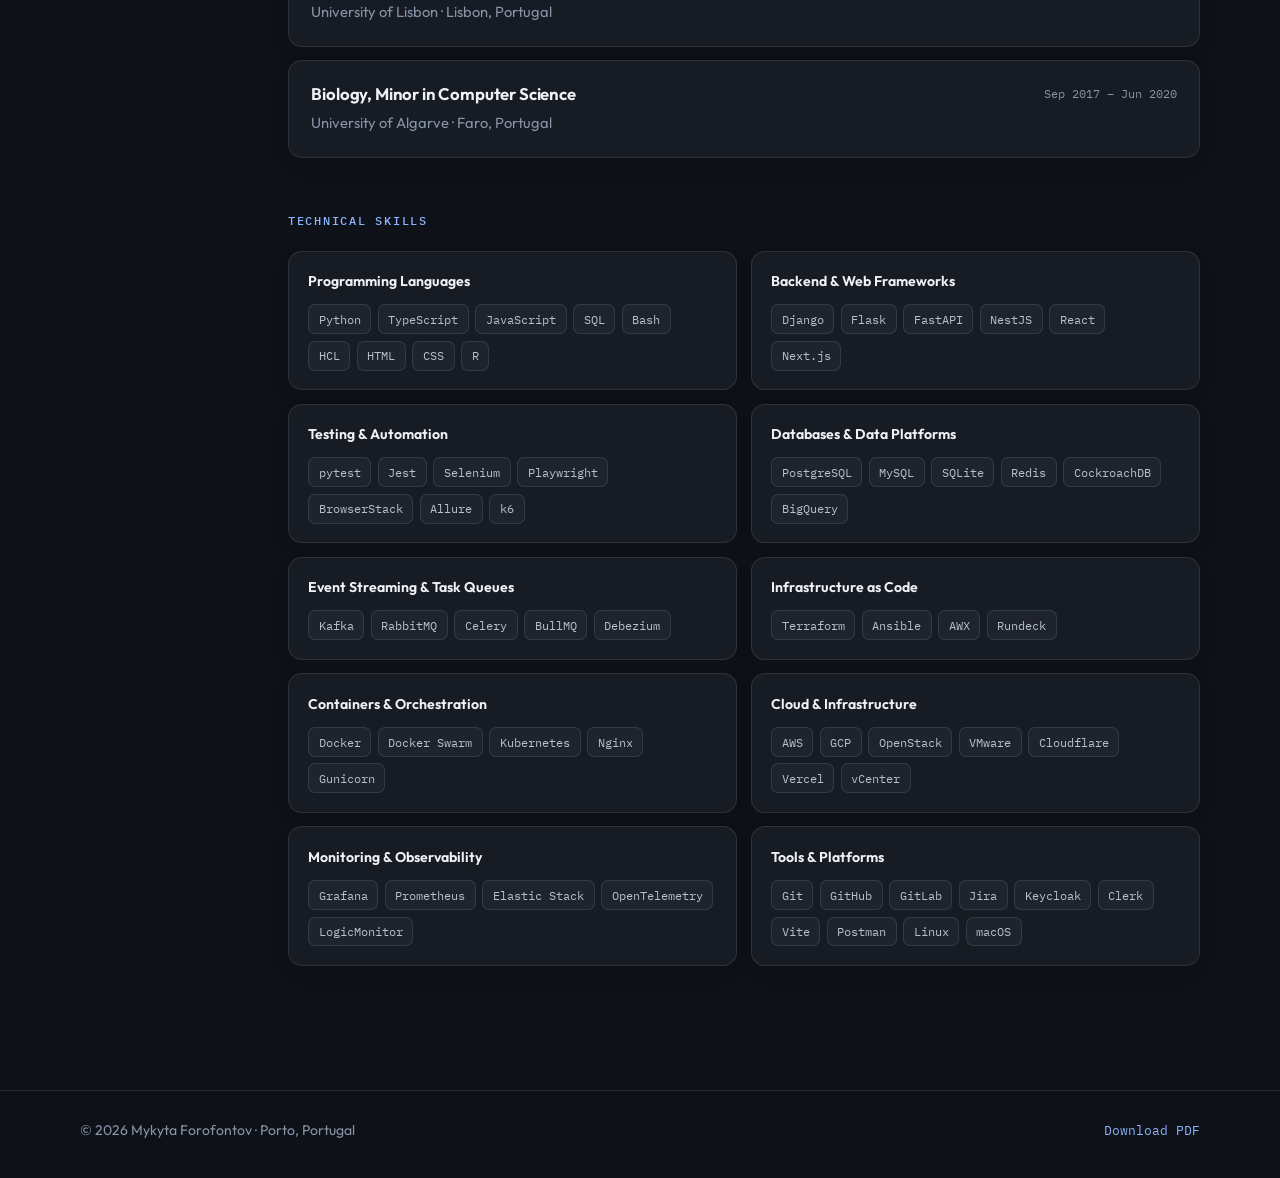
==== commit 726ee852: "Restore vertical section nav with left active indicator. One topic per line in a compact square pane" ====
--- a/index.html
+++ b/index.html
@@ -45,7 +45,7 @@
   <link rel="preconnect" href="https://fonts.googleapis.com">
   <link rel="preconnect" href="https://fonts.gstatic.com" crossorigin>
   <link href="https://fonts.googleapis.com/css2?family=Fraunces:opsz,wght@9..144,600;9..144,700&family=Outfit:wght@400;500;600;700&family=IBM+Plex+Mono:wght@400;500&display=swap" rel="stylesheet">
-  <link rel="stylesheet" href="styles.css?v=9">
+  <link rel="stylesheet" href="styles.css?v=10">
 
   <script type="application/ld+json">
   {
@@ -162,18 +162,17 @@
     </div>
   </header>
 
-  <nav class="section-nav" aria-label="On this page">
-    <div class="container">
-      <div class="section-nav-inner">
+  <div class="layout container">
+    <aside class="sidebar" aria-label="Page sections">
+      <nav class="side-nav" aria-label="On this page">
         <a href="#summary">Summary</a>
         <a href="#experience">Experience</a>
         <a href="#education">Education</a>
         <a href="#skills">Skills</a>
-      </div>
-    </div>
-  </nav>
-
-  <main id="main" class="container content">
+      </nav>
+    </aside>
+
+    <main id="main" class="content">
       <section id="summary" class="section" aria-labelledby="summary-heading">
         <h2 id="summary-heading">Professional Summary</h2>
         <p class="lead">
@@ -400,6 +399,7 @@
       </section>
 
     </main>
+  </div>
 
   <footer class="site-footer">
     <div class="container footer-inner">
@@ -410,6 +410,6 @@
     </div>
   </footer>
 
-  <script src="script.js?v=6" defer></script>
+  <script src="script.js?v=10" defer></script>
 </body>
 </html>
--- a/styles.css
+++ b/styles.css
@@ -68,7 +68,7 @@
 
 a:focus-visible,
 .btn:focus-visible,
-.section-nav a:focus-visible {
+.side-nav a:focus-visible {
   outline: 2px solid var(--accent);
   outline-offset: 3px;
 }
@@ -251,59 +251,57 @@
   line-height: 1.35;
 }
 
-/* Section nav — floating contained bar */
-.section-nav {
+/* Layout + vertical section nav */
+.layout {
+  display: grid;
+  grid-template-columns: 168px minmax(0, 1fr);
+  gap: 2.5rem;
+  padding: 2rem 0 4.5rem;
+  align-items: start;
+}
+
+.sidebar {
   position: sticky;
-  top: 0.75rem;
-  z-index: 30;
-  background: transparent;
-  padding: 0 0 0.25rem;
-}
-
-.section-nav-inner {
-  display: inline-flex;
-  align-items: center;
-  gap: 0.2rem;
-  max-width: 100%;
-  padding: 0.35rem;
-  overflow-x: auto;
-  -webkit-overflow-scrolling: touch;
+  top: 1.25rem;
+}
+
+.side-nav {
+  display: flex;
+  flex-direction: column;
+  gap: 0.15rem;
+  padding: 0.45rem;
   background: var(--surface-solid);
   border: 1px solid var(--line);
-  border-radius: 999px;
-  box-shadow: 0 10px 30px rgba(0, 0, 0, 0.28);
-}
-
-.section-nav a {
-  position: relative;
-  flex: 0 0 auto;
-  padding: 0.55rem 1rem;
-  border-radius: 999px;
+  border-radius: 12px;
+  box-shadow: 0 10px 28px rgba(0, 0, 0, 0.22);
+}
+
+.side-nav a {
+  display: block;
+  padding: 0.65rem 0.8rem 0.65rem 0.9rem;
+  border-radius: 8px;
+  border-left: 3px solid transparent;
   color: var(--muted);
-  font-size: 0.9rem;
+  font-size: 0.92rem;
   font-weight: 500;
   text-decoration: none;
-  transition: color 0.18s var(--ease), background 0.18s var(--ease);
-}
-
-.section-nav a::after {
-  display: none;
-}
-
-.section-nav a:hover {
-  color: var(--ink);
-  background: rgba(255, 255, 255, 0.06);
-}
-
-.section-nav a.is-active {
-  color: var(--ink);
-  background: var(--accent-soft);
-}
-
-/* Content */
+  transition: color 0.18s var(--ease), border-color 0.18s var(--ease), background 0.18s var(--ease);
+}
+
+.side-nav a:hover {
+  color: var(--ink);
+  background: rgba(255, 255, 255, 0.03);
+}
+
+.side-nav a.is-active {
+  color: var(--ink);
+  background: transparent;
+  border-left-color: var(--accent);
+}
+
 .content {
-  padding: 2rem 0 4.5rem;
-  max-width: 820px;
+  padding: 0;
+  max-width: none;
 }
 
 /* Sections */
@@ -485,6 +483,37 @@
     grid-template-columns: 1fr;
   }
 
+  .layout {
+    grid-template-columns: 1fr;
+    gap: 1.25rem;
+  }
+
+  .sidebar {
+    position: sticky;
+    top: 0;
+    z-index: 20;
+  }
+
+  .side-nav {
+    flex-direction: row;
+    flex-wrap: nowrap;
+    overflow-x: auto;
+    gap: 0.15rem;
+    -webkit-overflow-scrolling: touch;
+  }
+
+  .side-nav a {
+    white-space: nowrap;
+    border-left: none;
+    border-bottom: 3px solid transparent;
+    border-radius: 8px;
+  }
+
+  .side-nav a.is-active {
+    border-left-color: transparent;
+    border-bottom-color: var(--accent);
+  }
+
   .hero-facts {
     grid-template-columns: 1fr 1fr;
   }
@@ -537,7 +566,7 @@
 
   .header-glow,
   .header-actions,
-  .section-nav,
+  .sidebar,
   .site-footer,
   .skip-link,
   .hero-facts {
@@ -546,6 +575,11 @@
 
   .content {
     max-width: none;
+    padding: 0;
+  }
+
+  .layout {
+    display: block;
     padding: 0;
   }
 
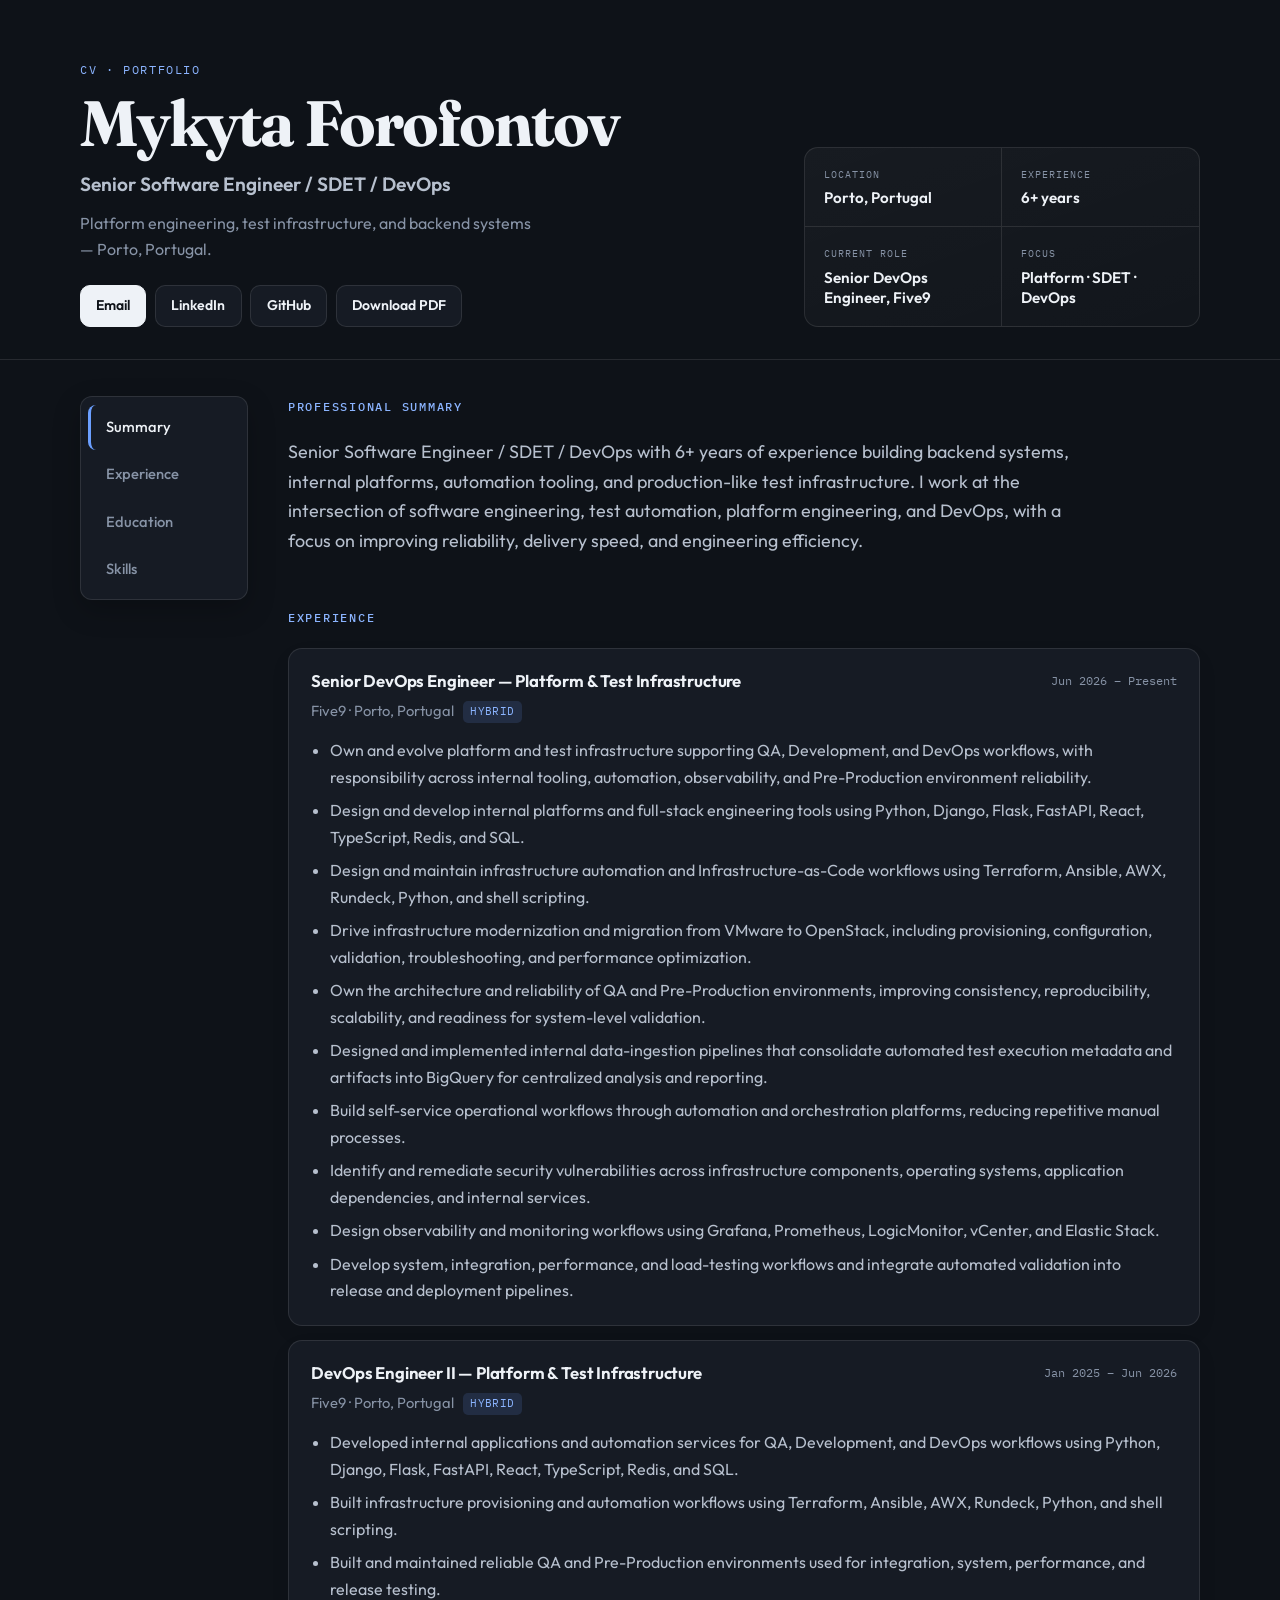
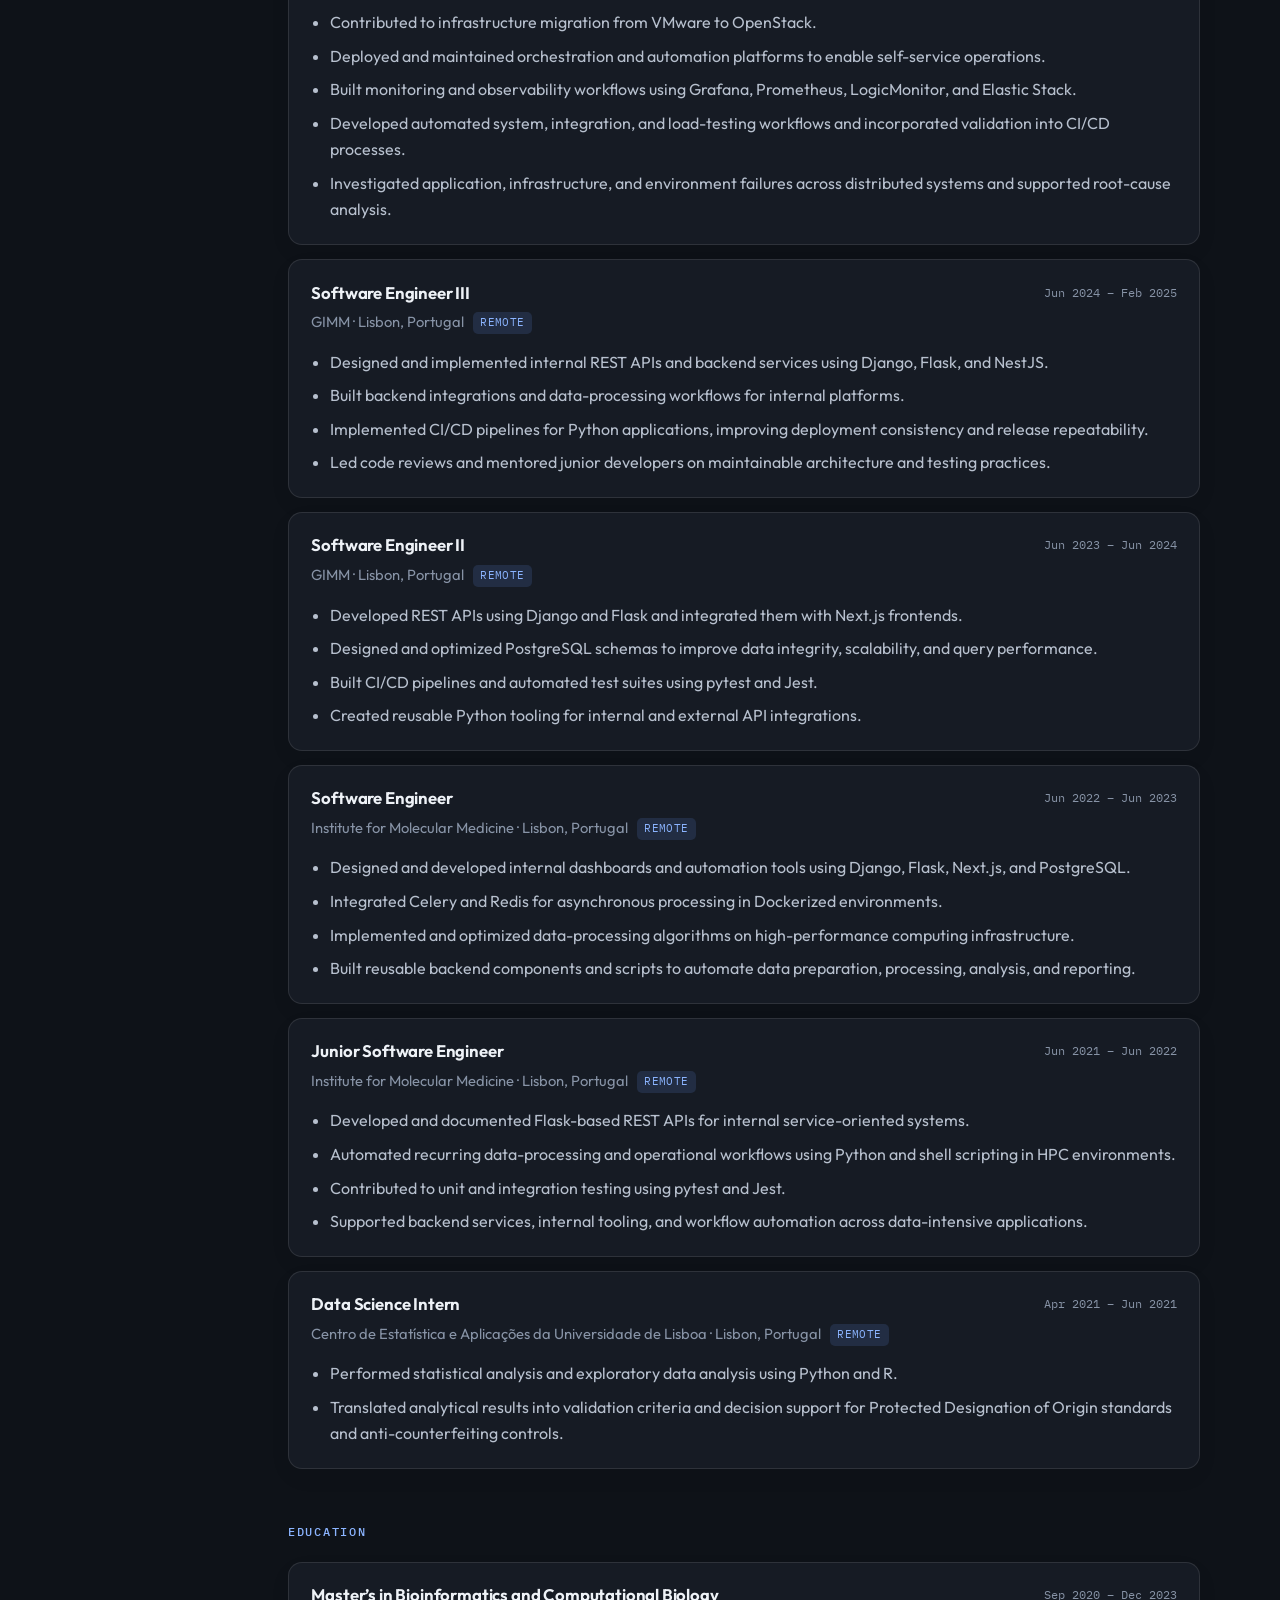
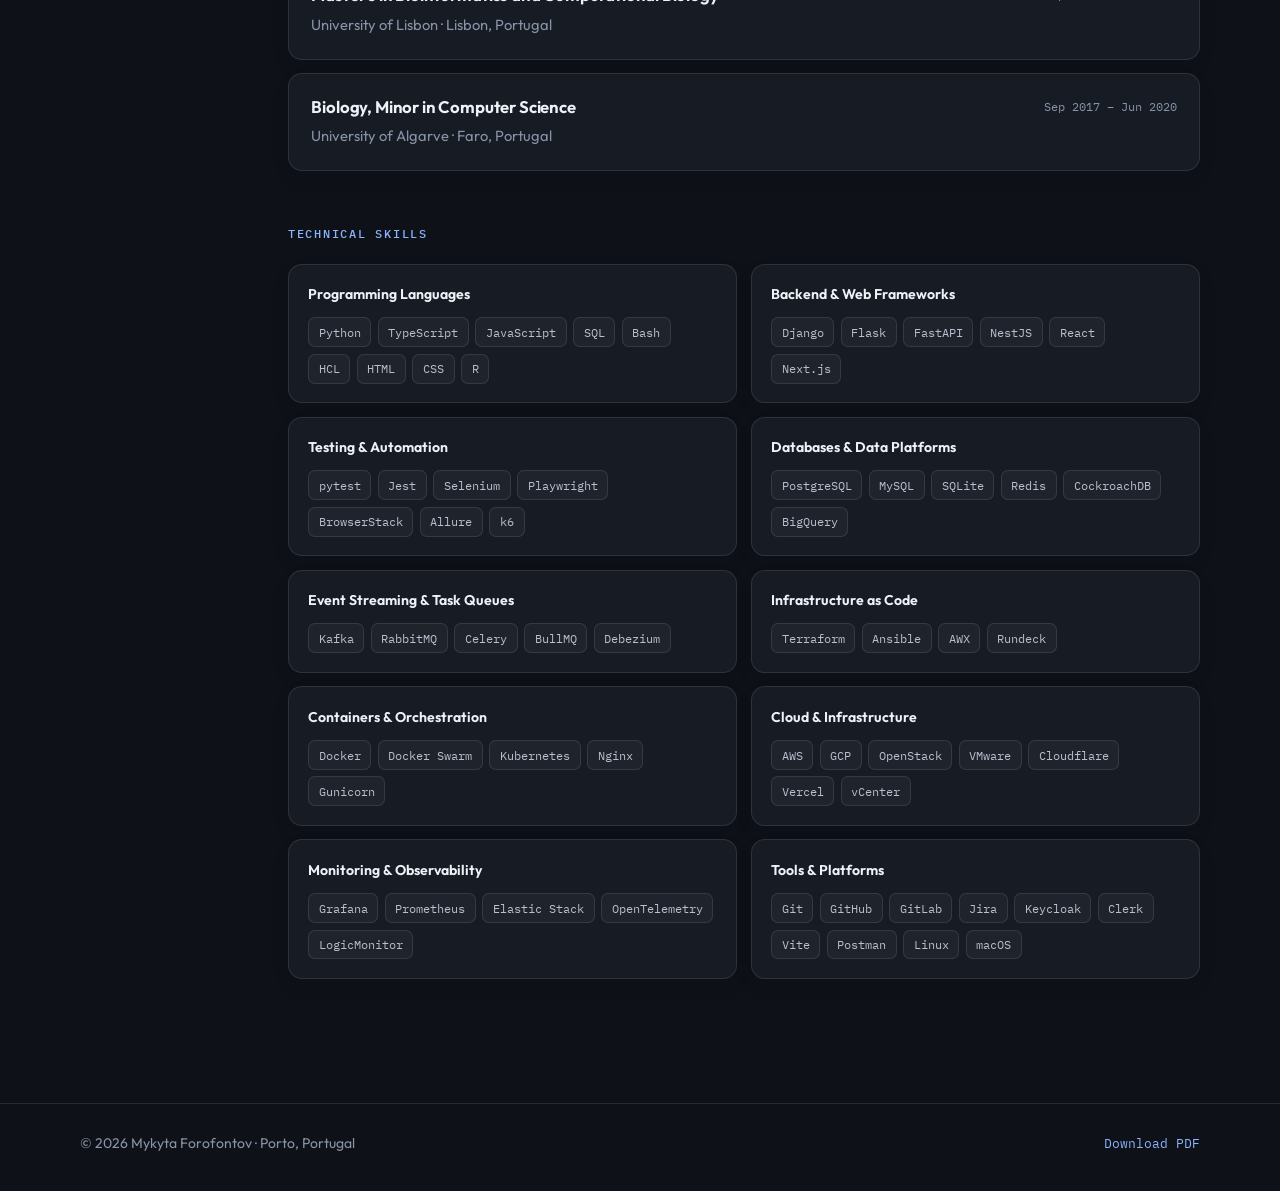
==== commit 48ff9db2: "Fix section nav scroll spy and add header separator. Track the active section by scroll position so " ====
--- a/index.html
+++ b/index.html
@@ -45,7 +45,7 @@
   <link rel="preconnect" href="https://fonts.googleapis.com">
   <link rel="preconnect" href="https://fonts.gstatic.com" crossorigin>
   <link href="https://fonts.googleapis.com/css2?family=Fraunces:opsz,wght@9..144,600;9..144,700&family=Outfit:wght@400;500;600;700&family=IBM+Plex+Mono:wght@400;500&display=swap" rel="stylesheet">
-  <link rel="stylesheet" href="styles.css?v=10">
+  <link rel="stylesheet" href="styles.css?v=11">
 
   <script type="application/ld+json">
   {
@@ -410,6 +410,6 @@
     </div>
   </footer>
 
-  <script src="script.js?v=10" defer></script>
+  <script src="script.js?v=11" defer></script>
 </body>
 </html>
--- a/styles.css
+++ b/styles.css
@@ -98,7 +98,8 @@
 .site-header {
   position: relative;
   overflow: hidden;
-  padding: 3.75rem 0 1.5rem;
+  padding: 3.75rem 0 2rem;
+  border-bottom: 1px solid var(--line);
 }
 
 .header-glow {
@@ -256,7 +257,7 @@
   display: grid;
   grid-template-columns: 168px minmax(0, 1fr);
   gap: 2.5rem;
-  padding: 2rem 0 4.5rem;
+  padding: 2.25rem 0 4.5rem;
   align-items: start;
 }
 
